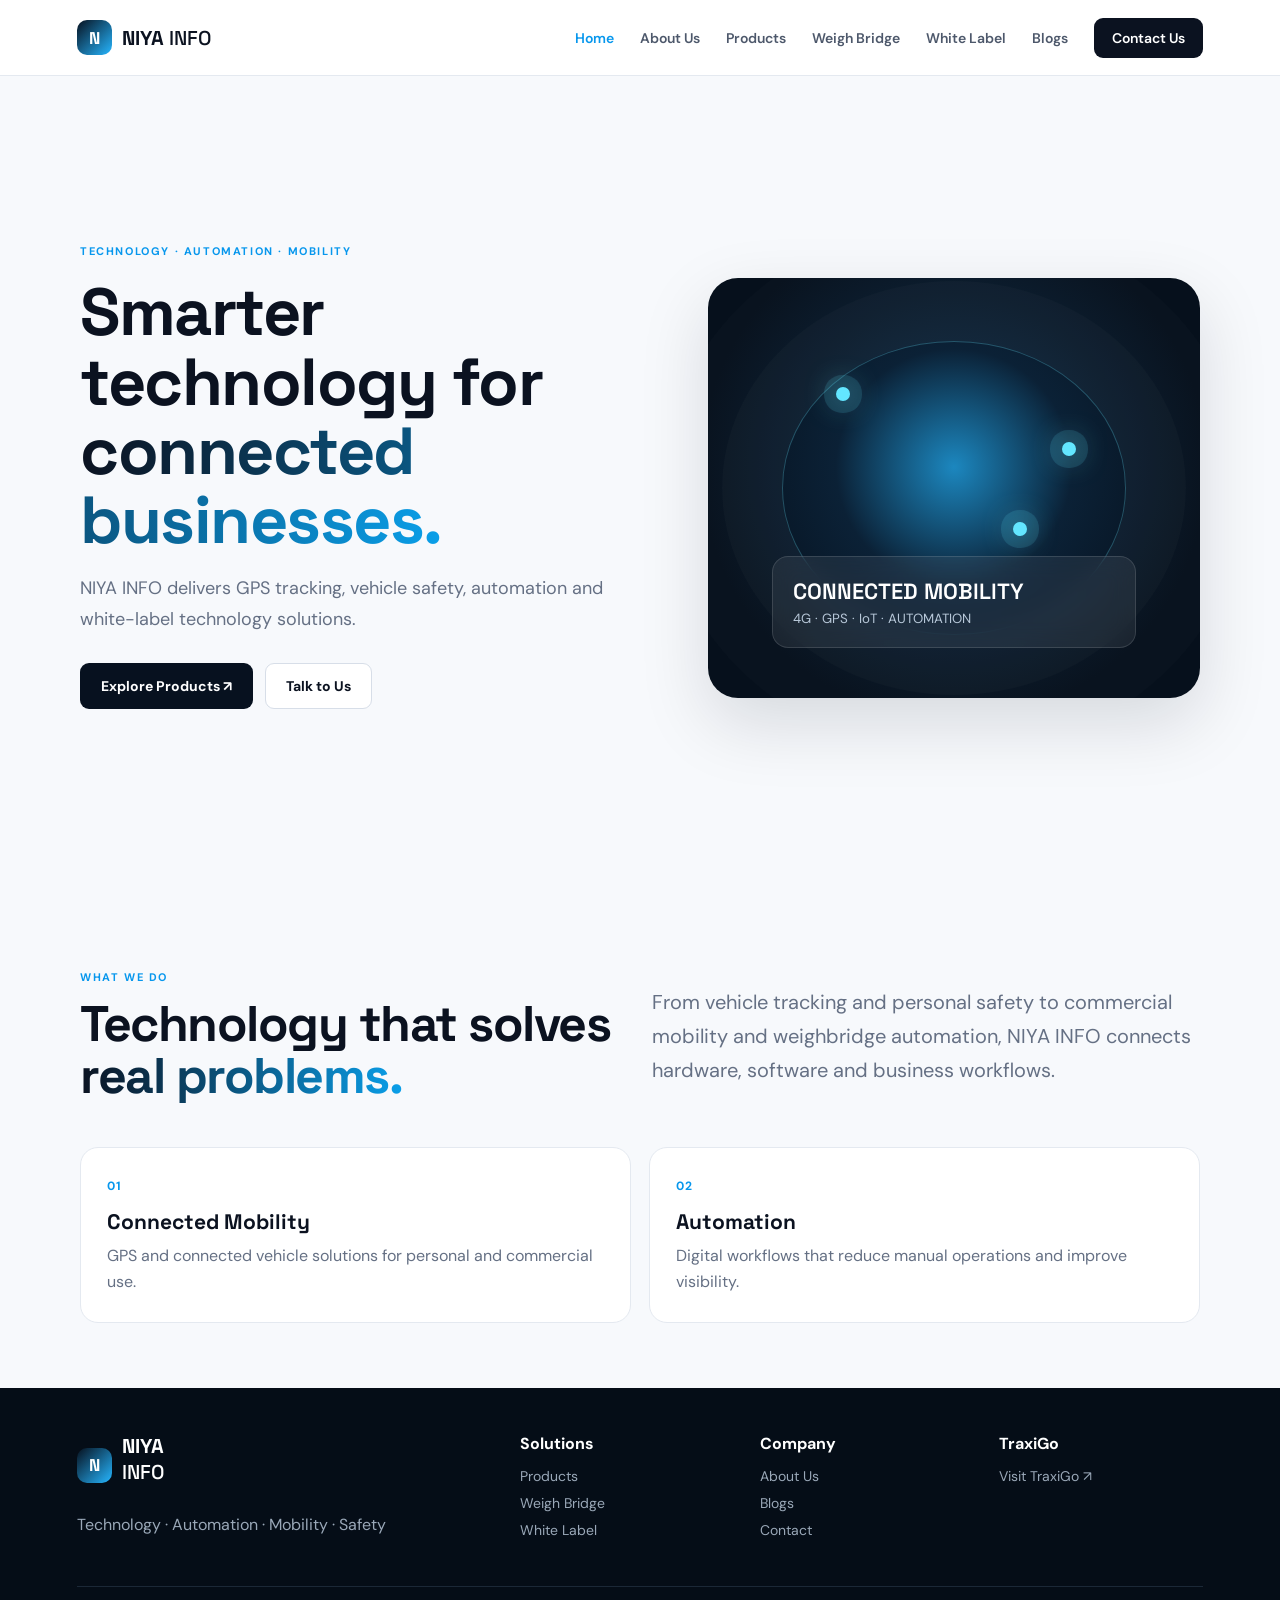
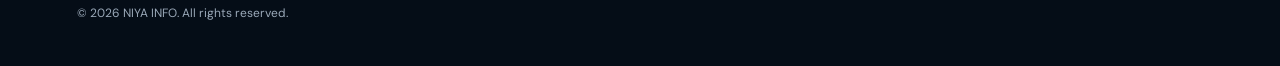
==== index.html @ 5a83f380 "Add files via upload" ====
<!doctype html><html lang="en"><head><meta charset="utf-8"><meta name="viewport" content="width=device-width,initial-scale=1"><meta name="description" content="NIYA INFO — Technology, automation, mobility and safety solutions."><title>NIYA INFO | Technology • Automation • Mobility</title><link rel="stylesheet" href="styles.css"></head><body>
<header class="nav"><a class="brand" href="index.html"><span class="brandmark">N</span><span>NIYA <b>INFO</b></span></a><button class="menu">☰</button><nav><a class="active" href="index.html">Home</a><a href="about.html">About Us</a><a href="products.html">Products</a><a href="weighbridge.html">Weigh Bridge</a><a href="whitelabel.html">White Label</a><a href="blogs.html">Blogs</a><a class="navcta" href="contact.html">Contact Us</a></nav></header>
<main><section class="hero container"><div><span class="eyebrow">TECHNOLOGY · AUTOMATION · MOBILITY</span><h1>Smarter technology for <em>connected businesses.</em></h1><p>NIYA INFO delivers GPS tracking, vehicle safety, automation and white-label technology solutions.</p><div class="actions"><a class="btn primary" href="products.html">Explore Products ↗</a><a class="btn ghost" href="contact.html">Talk to Us</a></div></div><div class="hero-art"><i class="signal s1"></i><i class="signal s2"></i><i class="signal s3"></i><div class="vehicle-card"><b>CONNECTED MOBILITY</b><small>4G · GPS · IoT · AUTOMATION</small></div></div></section><section class="section container"><div class="grid2"><div><span class="eyebrow">WHAT WE DO</span><h2>Technology that solves <em>real problems.</em></h2></div><p class="lead">From vehicle tracking and personal safety to commercial mobility and weighbridge automation, NIYA INFO connects hardware, software and business workflows.</p></div><div class="cards" style="margin-top:30px"><div class="card"><span class="num">01</span><h3>Connected Mobility</h3><p>GPS and connected vehicle solutions for personal and commercial use.</p></div><div class="card"><span class="num">02</span><h3>Automation</h3><p>Digital workflows that reduce manual operations and improve visibility.</p></div></div></section></main><footer><div><div class="brand"><span class="brandmark">N</span><span>NIYA <b>INFO</b></span></div><p>Technology · Automation · Mobility · Safety</p></div><div><b>Solutions</b><a href="products.html">Products</a><a href="weighbridge.html">Weigh Bridge</a><a href="whitelabel.html">White Label</a></div><div><b>Company</b><a href="about.html">About Us</a><a href="blogs.html">Blogs</a><a href="contact.html">Contact</a></div><div><b>TraxiGo</b><a href="https://traxigo.in/" target="_blank">Visit TraxiGo ↗</a></div><div class="copyright">© 2026 NIYA INFO. All rights reserved.</div></footer><script src="script.js"></script></body></html>
---- styles.css ----
@import url('https://fonts.googleapis.com/css2?family=DM+Sans:wght@400;500;600;700&family=Space+Grotesk:wght@500;600;700&display=swap');
:root{--bg:#f7f9fc;--ink:#0b1220;--muted:#657084;--line:#e4e9f0;--dark:#07111f;--blue:#27a9ff;--cyan:#63e6ff;--card:#fff}*{box-sizing:border-box}html{scroll-behavior:smooth}body{margin:0;font-family:'DM Sans',sans-serif;color:var(--ink);background:var(--bg)}a{text-decoration:none;color:inherit}.nav{height:76px;padding:0 6%;display:flex;align-items:center;justify-content:space-between;background:rgba(255,255,255,.94);backdrop-filter:blur(16px);border-bottom:1px solid var(--line);position:sticky;top:0;z-index:20}.brand{display:flex;align-items:center;gap:10px;font:700 20px 'Space Grotesk'}.brand b{font-weight:500}.brandmark{width:35px;height:35px;border-radius:10px;background:linear-gradient(135deg,#07111f,#26b6ff);color:white;display:grid;place-items:center;font:700 17px 'Space Grotesk'}nav{display:flex;align-items:center;gap:26px;font-size:14px;font-weight:600;color:#4d586b}nav a:hover,nav a.active{color:#0797ed}.navcta{padding:11px 18px;background:var(--ink);color:#fff!important;border-radius:9px}.menu{display:none;border:0;background:none;font-size:25px}.container{width:min(1120px,88%);margin:auto}.hero{min-height:calc(100vh - 76px);display:grid;grid-template-columns:1.08fr .92fr;gap:50px;align-items:center;padding:70px 0}.eyebrow{display:inline-block;color:#0797ed;font-size:11px;font-weight:700;letter-spacing:1.6px}.hero h1,.pagehero h1,h2{font-family:'Space Grotesk';line-height:1.04;letter-spacing:-1.5px}.hero h1{font-size:clamp(43px,5.2vw,72px);margin:18px 0}.hero h1 em,h2 em{font-style:normal;background:linear-gradient(90deg,#0b1220,#0a9fe9);-webkit-background-clip:text;color:transparent}.hero p,.pagehero p{color:var(--muted);font-size:18px;line-height:1.7;max-width:650px}.actions{display:flex;gap:12px;margin:28px 0}.btn{display:inline-flex;align-items:center;gap:9px;padding:13px 20px;border-radius:9px;font-weight:700;font-size:14px;border:1px solid transparent}.primary{background:#07111f;color:white}.ghost{border-color:#d7dee8;background:#fff}.hero-art{background:radial-gradient(circle at 50% 45%,#1c87bf 0,#0b2136 35%,#06101c 75%);min-height:420px;border-radius:30px;position:relative;overflow:hidden;box-shadow:0 25px 70px #07111f22}.hero-art:before{content:'';position:absolute;inset:15%;border:1px solid #6ee8ff44;border-radius:50%;box-shadow:0 0 0 60px #ffffff05,0 0 0 120px #ffffff03}.signal{position:absolute;width:14px;height:14px;background:var(--cyan);border-radius:50%;box-shadow:0 0 0 12px #63e6ff22,0 0 30px #63e6ff}.s1{top:26%;left:26%}.s2{top:58%;left:62%}.s3{top:39%;left:72%}.vehicle-card{position:absolute;left:13%;right:13%;bottom:12%;padding:20px;background:#ffffff12;border:1px solid #ffffff20;border-radius:16px;color:white;backdrop-filter:blur(12px)}.vehicle-card b{font:600 22px 'Space Grotesk'}.vehicle-card small{display:block;color:#b8c8d9;margin-top:5px}.pagehero{padding:85px 0 55px;background:linear-gradient(135deg,#f7f9fc,#eaf5fb);border-bottom:1px solid var(--line)}.pagehero h1{font-size:clamp(42px,5vw,65px);margin:14px 0}.section{padding:65px 0}.section h2{font-size:clamp(32px,4vw,50px);margin:12px 0 15px}.lead{font-size:20px;line-height:1.7;color:var(--muted)}.grid2{display:grid;grid-template-columns:1fr 1fr;gap:24px}.cards{display:grid;grid-template-columns:repeat(2,1fr);gap:18px}.card{background:var(--card);border:1px solid var(--line);border-radius:18px;padding:26px}.card h3{font:700 21px 'Space Grotesk';margin:13px 0 8px}.card p{color:var(--muted);line-height:1.65;margin:0}.num{color:#0797ed;font-size:12px;font-weight:700;letter-spacing:1px}.product-card{display:grid;grid-template-columns:170px 1fr;gap:25px;align-items:center}.product-art{height:180px;border-radius:15px;background:linear-gradient(145deg,#07111f,#16435c);display:grid;place-items:center;color:white;position:relative;overflow:hidden}.product-art strong{font:700 28px 'Space Grotesk'}.product-art span{position:absolute;top:14px;left:14px;color:#63e6ff;font-size:11px;font-weight:700}.product-card ul{padding-left:18px;color:var(--muted);line-height:1.9}.darksection{background:var(--dark);color:white}.darksection .card{background:#0d1a2a;border-color:#1b2c40}.darksection .card p,.darksection .lead{color:#9caabd}.steps{display:grid;grid-template-columns:repeat(4,1fr);gap:14px}.step{padding:24px;border:1px solid #dfe6ee;border-radius:16px;background:#fff}.step b{color:#0797ed;font-size:13px}.step h3{font-family:'Space Grotesk';margin:12px 0 5px}.step p{color:var(--muted);line-height:1.55;margin:0}.bloggrid{display:grid;grid-template-columns:repeat(3,1fr);gap:18px}.blogcard{padding:26px;border:1px solid var(--line);border-radius:18px;background:white}.blogcard .tag{color:#0797ed;font-size:10px;font-weight:700;letter-spacing:1px}.blogcard h3{font:700 21px 'Space Grotesk';line-height:1.25}.blogcard p{color:var(--muted);line-height:1.6}.contactgrid{display:grid;grid-template-columns:.85fr 1.15fr;gap:45px}.details{display:grid;gap:12px;margin-top:28px;color:#384456;font-weight:600}.form{background:#fff;border:1px solid var(--line);border-radius:18px;padding:26px;display:grid;gap:15px}.form label{font-size:13px;font-weight:700}.form input,.form select,.form textarea{width:100%;margin-top:7px;padding:12px;border:1px solid #dce3eb;border-radius:8px;font:inherit}.form textarea{min-height:110px;resize:vertical}.form .btn{cursor:pointer;justify-content:center}footer{background:#050d17;color:#9aa8b8;padding:45px 6%;display:grid;grid-template-columns:2fr 1fr 1fr 1fr;gap:35px}footer .brand{color:#fff;margin-bottom:10px}footer b{display:block;color:white;margin-bottom:13px}footer a{display:block;margin:9px 0;font-size:14px}.copyright{grid-column:1/-1;border-top:1px solid #1b2837;padding-top:18px;font-size:12px}.mobile-note{display:none}
@media(max-width:800px){.nav{padding:0 5%}.menu{display:block}nav{display:none;position:absolute;top:76px;left:0;right:0;background:white;padding:18px 6%;border-bottom:1px solid var(--line);flex-direction:column;align-items:flex-start}nav.open{display:flex}.hero{grid-template-columns:1fr;padding:50px 0}.hero-art{min-height:300px}.grid2,.contactgrid{grid-template-columns:1fr}.cards,.bloggrid{grid-template-columns:1fr}.product-card{grid-template-columns:1fr}.product-art{height:150px}.steps{grid-template-columns:1fr 1fr}footer{grid-template-columns:1fr 1fr}.copyright{grid-column:1/-1}}@media(max-width:480px){.steps{grid-template-columns:1fr}footer{grid-template-columns:1fr}.hero h1{font-size:43px}.pagehero{padding:60px 0 40px}}
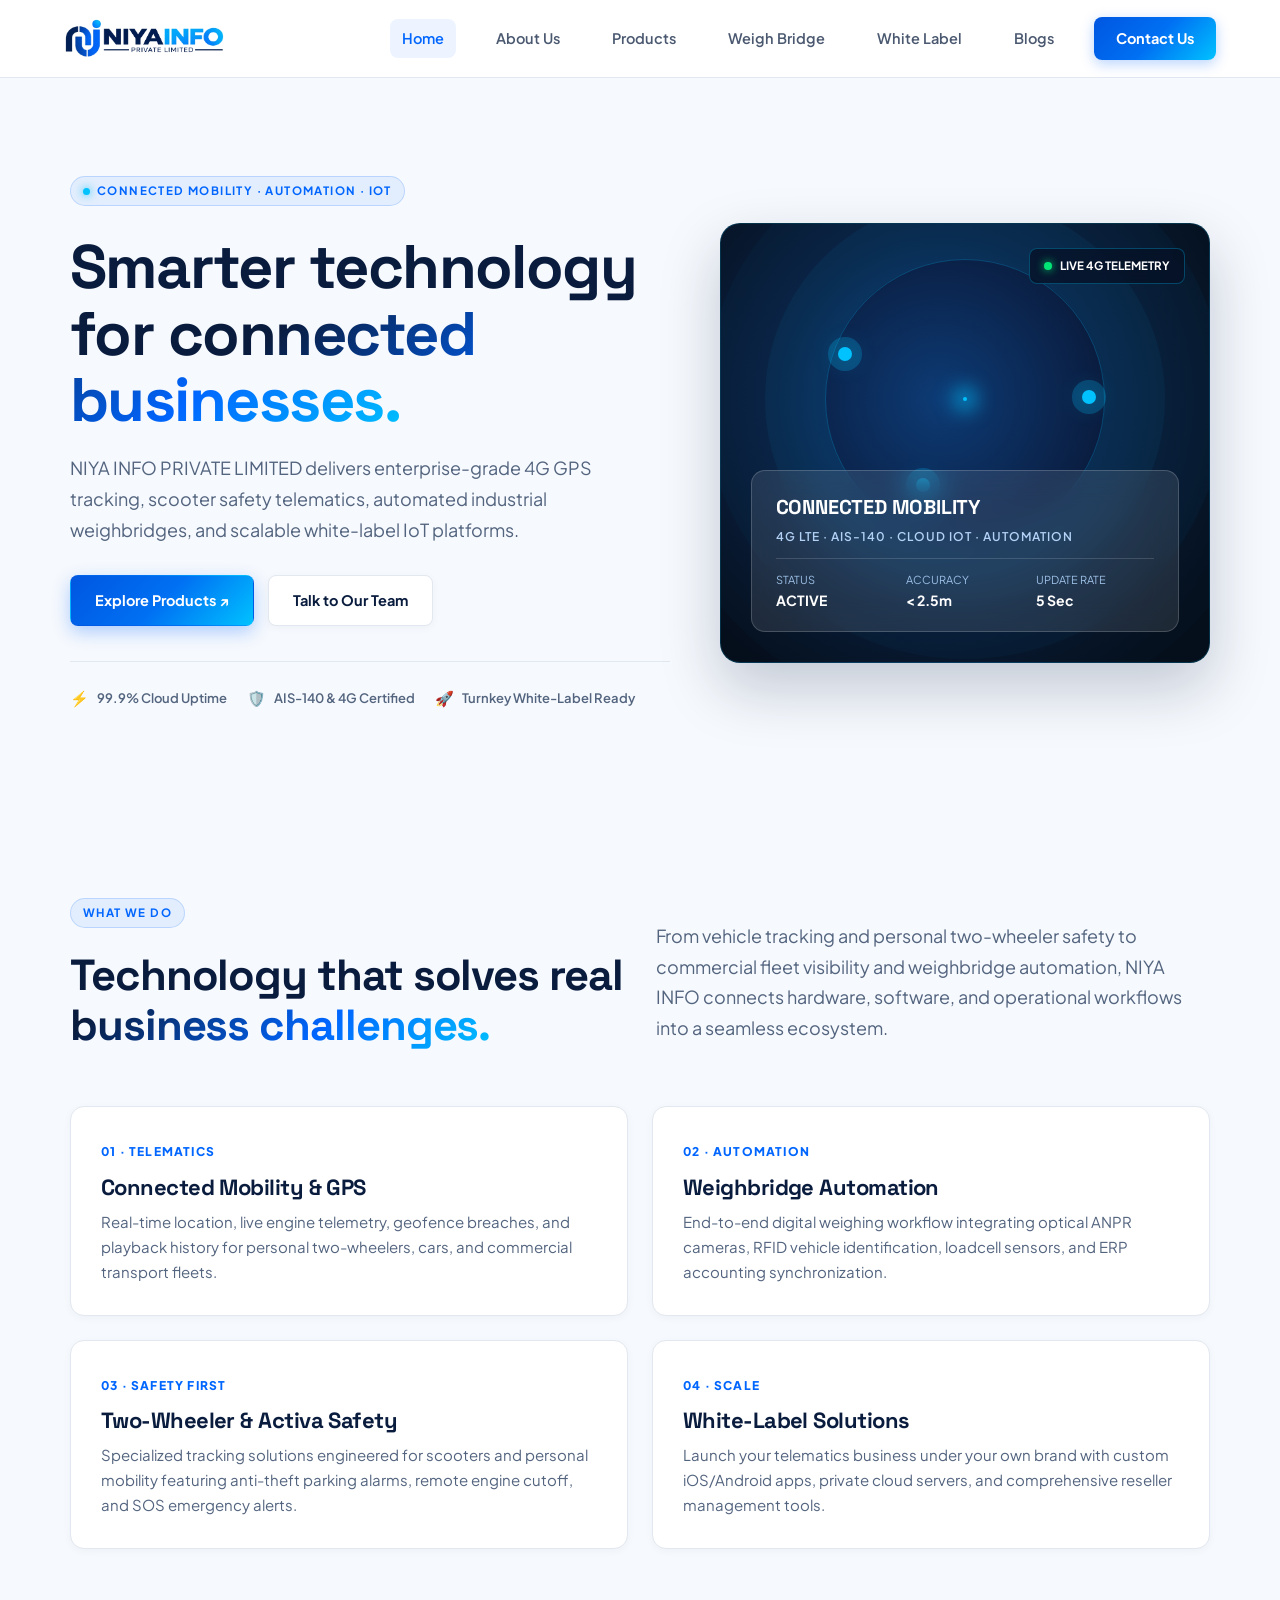
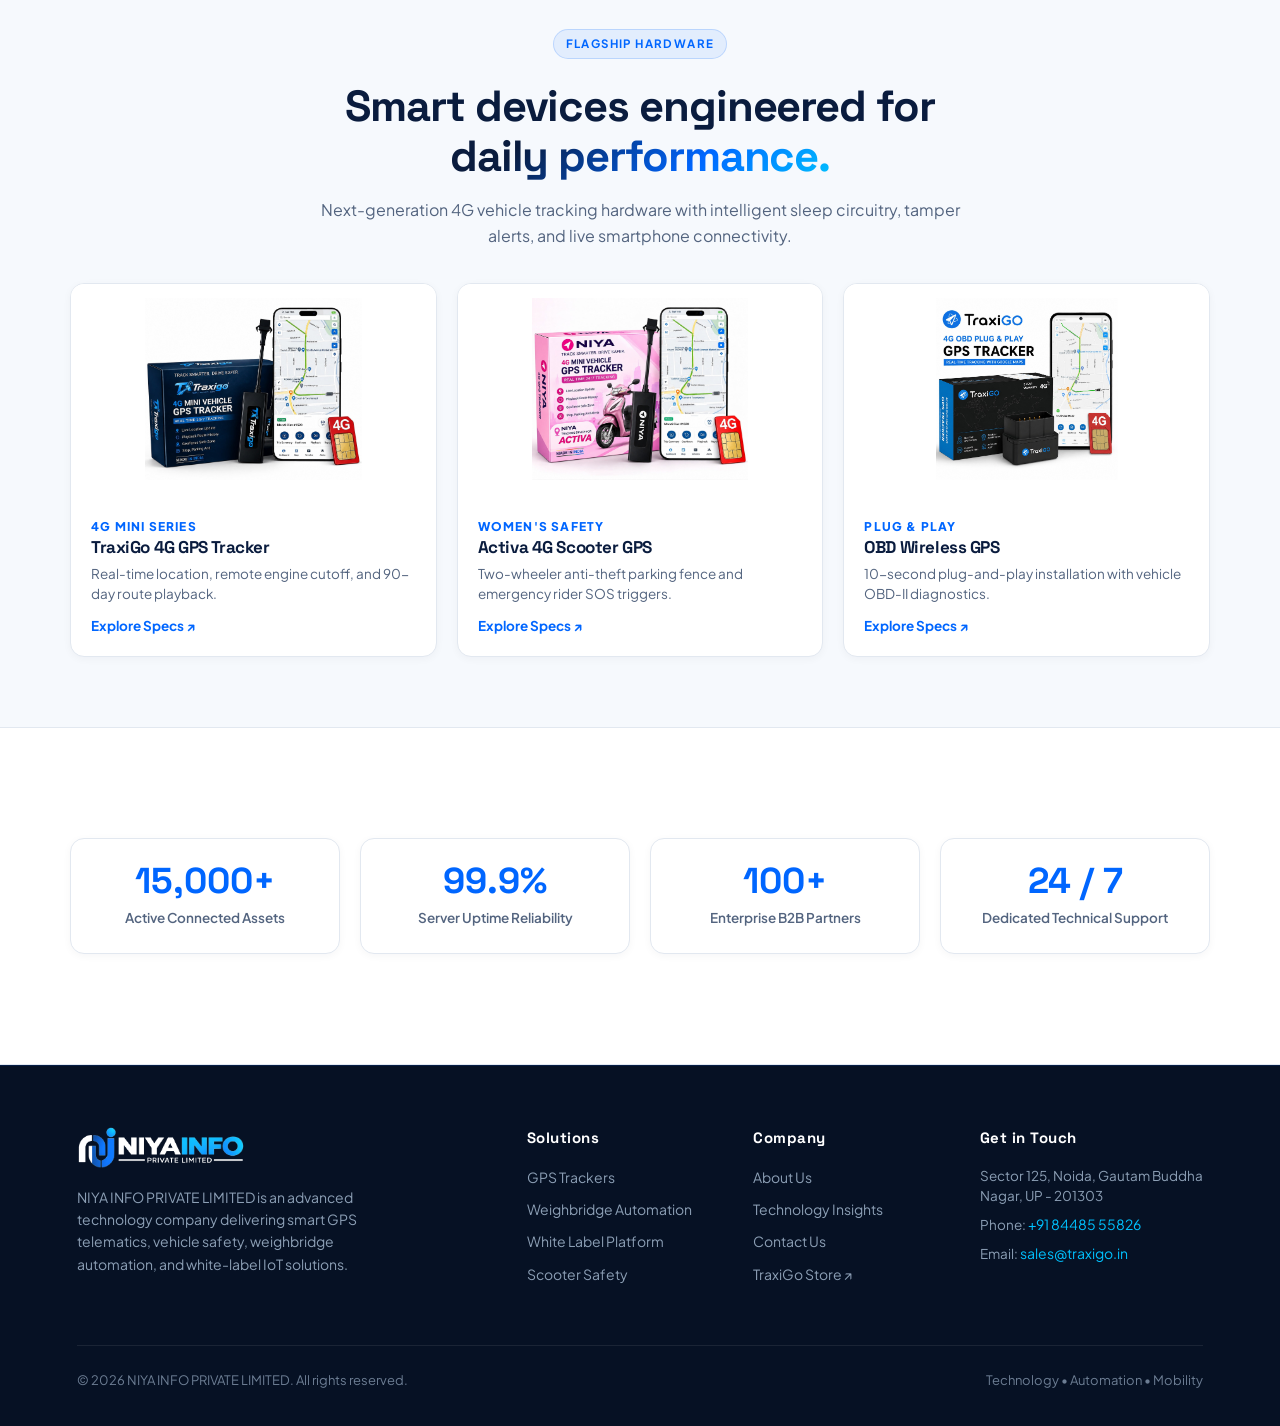
==== commit b35b668c: "Add files via upload" ====
--- a/index.html
+++ b/index.html
@@ -1,3 +1,226 @@
-<!doctype html><html lang="en"><head><meta charset="utf-8"><meta name="viewport" content="width=device-width,initial-scale=1"><meta name="description" content="NIYA INFO — Technology, automation, mobility and safety solutions."><title>NIYA INFO | Technology • Automation • Mobility</title><link rel="stylesheet" href="styles.css"></head><body>
-<header class="nav"><a class="brand" href="index.html"><span class="brandmark">N</span><span>NIYA <b>INFO</b></span></a><button class="menu">☰</button><nav><a class="active" href="index.html">Home</a><a href="about.html">About Us</a><a href="products.html">Products</a><a href="weighbridge.html">Weigh Bridge</a><a href="whitelabel.html">White Label</a><a href="blogs.html">Blogs</a><a class="navcta" href="contact.html">Contact Us</a></nav></header>
-<main><section class="hero container"><div><span class="eyebrow">TECHNOLOGY · AUTOMATION · MOBILITY</span><h1>Smarter technology for <em>connected businesses.</em></h1><p>NIYA INFO delivers GPS tracking, vehicle safety, automation and white-label technology solutions.</p><div class="actions"><a class="btn primary" href="products.html">Explore Products ↗</a><a class="btn ghost" href="contact.html">Talk to Us</a></div></div><div class="hero-art"><i class="signal s1"></i><i class="signal s2"></i><i class="signal s3"></i><div class="vehicle-card"><b>CONNECTED MOBILITY</b><small>4G · GPS · IoT · AUTOMATION</small></div></div></section><section class="section container"><div class="grid2"><div><span class="eyebrow">WHAT WE DO</span><h2>Technology that solves <em>real problems.</em></h2></div><p class="lead">From vehicle tracking and personal safety to commercial mobility and weighbridge automation, NIYA INFO connects hardware, software and business workflows.</p></div><div class="cards" style="margin-top:30px"><div class="card"><span class="num">01</span><h3>Connected Mobility</h3><p>GPS and connected vehicle solutions for personal and commercial use.</p></div><div class="card"><span class="num">02</span><h3>Automation</h3><p>Digital workflows that reduce manual operations and improve visibility.</p></div></div></section></main><footer><div><div class="brand"><span class="brandmark">N</span><span>NIYA <b>INFO</b></span></div><p>Technology · Automation · Mobility · Safety</p></div><div><b>Solutions</b><a href="products.html">Products</a><a href="weighbridge.html">Weigh Bridge</a><a href="whitelabel.html">White Label</a></div><div><b>Company</b><a href="about.html">About Us</a><a href="blogs.html">Blogs</a><a href="contact.html">Contact</a></div><div><b>TraxiGo</b><a href="https://traxigo.in/" target="_blank">Visit TraxiGo ↗</a></div><div class="copyright">© 2026 NIYA INFO. All rights reserved.</div></footer><script src="script.js"></script></body></html>
+<!doctype html>
+<html lang="en">
+<head>
+  <meta charset="utf-8">
+  <meta name="viewport" content="width=device-width, initial-scale=1">
+  <meta name="description" content="NIYA INFO PRIVATE LIMITED — Enterprise technology, GPS tracking, vehicle safety, weighbridge automation, and white-label IoT solutions.">
+  <meta name="theme-color" content="#0A1C3E">
+  
+  <meta property="og:type" content="website">
+  <meta property="og:title" content="NIYA INFO PRIVATE LIMITED | Connected Mobility & IoT Automation">
+  <meta property="og:description" content="Smarter technology for connected businesses. 4G GPS trackers, weighbridge automation, and turnkey white-label telematics.">
+  <meta property="og:image" content="assets/og-image.png">
+
+  <title>NIYA INFO PRIVATE LIMITED | Technology • Automation • Mobility</title>
+  
+  <link rel="icon" type="image/x-icon" href="assets/favicon.ico">
+  <link rel="icon" type="image/png" sizes="32x32" href="assets/favicon-32x32.png">
+  <link rel="icon" type="image/png" sizes="192x192" href="assets/favicon.png">
+  <link rel="apple-touch-icon" sizes="180x180" href="assets/apple-touch-icon.png">
+
+  <link rel="stylesheet" href="styles.css">
+</head>
+<body>
+
+  <!-- Main Navigation -->
+  <header class="nav">
+    <a class="brand" href="index.html" aria-label="NIYA INFO PRIVATE LIMITED">
+      <img src="assets/logo.png" alt="NIYA INFO PRIVATE LIMITED Logo" class="brand-logo" height="42">
+    </a>
+    <button class="menu" aria-label="Toggle navigation menu">☰</button>
+    <nav>
+      <a class="active" href="index.html">Home</a>
+      <a href="about.html">About Us</a>
+      <a href="products.html">Products</a>
+      <a href="weighbridge.html">Weigh Bridge</a>
+      <a href="whitelabel.html">White Label</a>
+      <a href="blogs.html">Blogs</a>
+      <a class="navcta" href="contact.html">Contact Us</a>
+    </nav>
+  </header>
+
+  <main>
+    <!-- Hero Section -->
+    <section class="hero container">
+      <div>
+        <span class="eyebrow"><span class="eyebrow-dot"></span> CONNECTED MOBILITY · AUTOMATION · IOT</span>
+        <h1>Smarter technology for <em>connected businesses.</em></h1>
+        <p>NIYA INFO PRIVATE LIMITED delivers enterprise-grade 4G GPS tracking, scooter safety telematics, automated industrial weighbridges, and scalable white-label IoT platforms.</p>
+        
+        <div class="actions">
+          <a class="btn primary" href="products.html">Explore Products ↗</a>
+          <a class="btn ghost" href="contact.html">Talk to Our Team</a>
+        </div>
+
+        <div class="trust-strip">
+          <div class="trust-item"><span class="icon">⚡</span> 99.9% Cloud Uptime</div>
+          <div class="trust-item"><span class="icon">🛡️</span> AIS-140 & 4G Certified</div>
+          <div class="trust-item"><span class="icon">🚀</span> Turnkey White-Label Ready</div>
+        </div>
+      </div>
+
+      <div class="hero-art">
+        <div class="telemetry-badge"><span class="live-dot"></span> LIVE 4G TELEMETRY</div>
+        <i class="signal s1"></i>
+        <i class="signal s2"></i>
+        <i class="signal s3"></i>
+        <div class="vehicle-card">
+          <b>CONNECTED MOBILITY</b>
+          <small>4G LTE · AIS-140 · CLOUD IOT · AUTOMATION</small>
+          <div class="vehicle-stats">
+            <div><span>STATUS</span><strong>ACTIVE</strong></div>
+            <div><span>ACCURACY</span><strong>&lt; 2.5m</strong></div>
+            <div><span>UPDATE RATE</span><strong>5 Sec</strong></div>
+          </div>
+        </div>
+      </div>
+    </section>
+
+    <!-- Capabilities Section -->
+    <section class="section container">
+      <div class="grid2">
+        <div>
+          <span class="eyebrow">WHAT WE DO</span>
+          <h2>Technology that solves <em>real business challenges.</em></h2>
+        </div>
+        <p class="lead">From vehicle tracking and personal two-wheeler safety to commercial fleet visibility and weighbridge automation, NIYA INFO connects hardware, software, and operational workflows into a seamless ecosystem.</p>
+      </div>
+
+      <div class="cards" style="margin-top: 40px;">
+        <div class="card">
+          <span class="num">01 · TELEMATICS</span>
+          <h3>Connected Mobility & GPS</h3>
+          <p>Real-time location, live engine telemetry, geofence breaches, and playback history for personal two-wheelers, cars, and commercial transport fleets.</p>
+        </div>
+
+        <div class="card">
+          <span class="num">02 · AUTOMATION</span>
+          <h3>Weighbridge Automation</h3>
+          <p>End-to-end digital weighing workflow integrating optical ANPR cameras, RFID vehicle identification, loadcell sensors, and ERP accounting synchronization.</p>
+        </div>
+
+        <div class="card">
+          <span class="num">03 · SAFETY FIRST</span>
+          <h3>Two-Wheeler & Activa Safety</h3>
+          <p>Specialized tracking solutions engineered for scooters and personal mobility featuring anti-theft parking alarms, remote engine cutoff, and SOS emergency alerts.</p>
+        </div>
+
+        <div class="card">
+          <span class="num">04 · SCALE</span>
+          <h3>White-Label Solutions</h3>
+          <p>Launch your telematics business under your own brand with custom iOS/Android apps, private cloud servers, and comprehensive reseller management tools.</p>
+        </div>
+      </div>
+    </section>
+
+    <!-- Featured Telematics Hardware -->
+    <section class="section container" style="padding-top: 10px;">
+      <div style="text-align: center; max-width: 650px; margin: 0 auto 35px;">
+        <span class="eyebrow">FLAGSHIP HARDWARE</span>
+        <h2>Smart devices engineered for <em>daily performance.</em></h2>
+        <p style="color: var(--text-muted); font-size: 16px;">Next-generation 4G vehicle tracking hardware with intelligent sleep circuitry, tamper alerts, and live smartphone connectivity.</p>
+      </div>
+
+      <div class="usecase-grid">
+        <div class="usecase-card">
+          <div class="usecase-img-wrap" style="height: 210px; background: #FFFFFF; display: flex; align-items: center; justify-content: center; padding: 14px;">
+            <img src="assets/products/product.jpg" alt="TraxiGo 4G GPS Tracker" style="object-fit: contain;">
+          </div>
+          <div class="usecase-content">
+            <span class="num">4G MINI SERIES</span>
+            <h4>TraxiGo 4G GPS Tracker</h4>
+            <p>Real-time location, remote engine cutoff, and 90-day route playback.</p>
+            <a href="products.html#4g-tracker" class="read-link" style="margin-top: 10px; display: inline-flex; align-items: center; gap: 5px; color: var(--brand-blue); font-weight: 700; font-size: 13.5px;">Explore Specs ↗</a>
+          </div>
+        </div>
+
+        <div class="usecase-card">
+          <div class="usecase-img-wrap" style="height: 210px; background: #FFFFFF; display: flex; align-items: center; justify-content: center; padding: 14px;">
+            <img src="assets/products/activa-traxigo-tracker.jpg" alt="Activa 4G GPS Tracker by NIYA" style="object-fit: contain;">
+          </div>
+          <div class="usecase-content">
+            <span class="num">WOMEN'S SAFETY</span>
+            <h4>Activa 4G Scooter GPS</h4>
+            <p>Two-wheeler anti-theft parking fence and emergency rider SOS triggers.</p>
+            <a href="products.html#activa" class="read-link" style="margin-top: 10px; display: inline-flex; align-items: center; gap: 5px; color: var(--brand-blue); font-weight: 700; font-size: 13.5px;">Explore Specs ↗</a>
+          </div>
+        </div>
+
+        <div class="usecase-card">
+          <div class="usecase-img-wrap" style="height: 210px; background: #FFFFFF; display: flex; align-items: center; justify-content: center; padding: 14px;">
+            <img src="assets/products/obd-wireless-gps.jpg" alt="OBD Wireless GPS Device" style="object-fit: contain;">
+          </div>
+          <div class="usecase-content">
+            <span class="num">PLUG & PLAY</span>
+            <h4>OBD Wireless GPS</h4>
+            <p>10-second plug-and-play installation with vehicle OBD-II diagnostics.</p>
+            <a href="products.html#obd" class="read-link" style="margin-top: 10px; display: inline-flex; align-items: center; gap: 5px; color: var(--brand-blue); font-weight: 700; font-size: 13.5px;">Explore Specs ↗</a>
+          </div>
+        </div>
+      </div>
+    </section>
+
+    <!-- Quick Stats -->
+    <section class="section" style="background: #ffffff; border-top: 1px solid var(--border-light); border-bottom: 1px solid var(--border-light);">
+      <div class="container">
+        <div class="stats-strip">
+          <div class="stat-box">
+            <strong>15,000+</strong>
+            <span>Active Connected Assets</span>
+          </div>
+          <div class="stat-box">
+            <strong>99.9%</strong>
+            <span>Server Uptime Reliability</span>
+          </div>
+          <div class="stat-box">
+            <strong>100+</strong>
+            <span>Enterprise B2B Partners</span>
+          </div>
+          <div class="stat-box">
+            <strong>24 / 7</strong>
+            <span>Dedicated Technical Support</span>
+          </div>
+        </div>
+      </div>
+    </section>
+  </main>
+
+  <!-- Global Footer -->
+  <footer>
+    <div class="footer-brand">
+      <img src="assets/logo-white.png" alt="NIYA INFO PRIVATE LIMITED Logo" class="footer-logo" height="42">
+      <p class="footer-tagline">NIYA INFO PRIVATE LIMITED is an advanced technology company delivering smart GPS telematics, vehicle safety, weighbridge automation, and white-label IoT solutions.</p>
+    </div>
+
+    <div>
+      <b>Solutions</b>
+      <a href="products.html">GPS Trackers</a>
+      <a href="weighbridge.html">Weighbridge Automation</a>
+      <a href="whitelabel.html">White Label Platform</a>
+      <a href="products.html#activa">Scooter Safety</a>
+    </div>
+
+    <div>
+      <b>Company</b>
+      <a href="about.html">About Us</a>
+      <a href="blogs.html">Technology Insights</a>
+      <a href="contact.html">Contact Us</a>
+      <a href="https://traxigo.in/" target="_blank" rel="noopener">TraxiGo Store ↗</a>
+    </div>
+
+    <div>
+      <b>Get in Touch</b>
+      <div class="footer-contact-item">Sector 125, Noida, Gautam Buddha Nagar, UP - 201303</div>
+      <div class="footer-contact-item">Phone: <a href="tel:+918448555826">+91 84485 55826</a></div>
+      <div class="footer-contact-item">Email: <a href="mailto:sales@traxigo.in">sales@traxigo.in</a></div>
+    </div>
+
+    <div class="copyright">
+      <div>© 2026 NIYA INFO PRIVATE LIMITED. All rights reserved.</div>
+      <div>Technology • Automation • Mobility</div>
+    </div>
+  </footer>
+
+  <script src="script.js"></script>
+</body>
+</html>
--- a/styles.css
+++ b/styles.css
@@ -1,3 +1,1144 @@
-@import url('https://fonts.googleapis.com/css2?family=DM+Sans:wght@400;500;600;700&family=Space+Grotesk:wght@500;600;700&display=swap');
-:root{--bg:#f7f9fc;--ink:#0b1220;--muted:#657084;--line:#e4e9f0;--dark:#07111f;--blue:#27a9ff;--cyan:#63e6ff;--card:#fff}*{box-sizing:border-box}html{scroll-behavior:smooth}body{margin:0;font-family:'DM Sans',sans-serif;color:var(--ink);background:var(--bg)}a{text-decoration:none;color:inherit}.nav{height:76px;padding:0 6%;display:flex;align-items:center;justify-content:space-between;background:rgba(255,255,255,.94);backdrop-filter:blur(16px);border-bottom:1px solid var(--line);position:sticky;top:0;z-index:20}.brand{display:flex;align-items:center;gap:10px;font:700 20px 'Space Grotesk'}.brand b{font-weight:500}.brandmark{width:35px;height:35px;border-radius:10px;background:linear-gradient(135deg,#07111f,#26b6ff);color:white;display:grid;place-items:center;font:700 17px 'Space Grotesk'}nav{display:flex;align-items:center;gap:26px;font-size:14px;font-weight:600;color:#4d586b}nav a:hover,nav a.active{color:#0797ed}.navcta{padding:11px 18px;background:var(--ink);color:#fff!important;border-radius:9px}.menu{display:none;border:0;background:none;font-size:25px}.container{width:min(1120px,88%);margin:auto}.hero{min-height:calc(100vh - 76px);display:grid;grid-template-columns:1.08fr .92fr;gap:50px;align-items:center;padding:70px 0}.eyebrow{display:inline-block;color:#0797ed;font-size:11px;font-weight:700;letter-spacing:1.6px}.hero h1,.pagehero h1,h2{font-family:'Space Grotesk';line-height:1.04;letter-spacing:-1.5px}.hero h1{font-size:clamp(43px,5.2vw,72px);margin:18px 0}.hero h1 em,h2 em{font-style:normal;background:linear-gradient(90deg,#0b1220,#0a9fe9);-webkit-background-clip:text;color:transparent}.hero p,.pagehero p{color:var(--muted);font-size:18px;line-height:1.7;max-width:650px}.actions{display:flex;gap:12px;margin:28px 0}.btn{display:inline-flex;align-items:center;gap:9px;padding:13px 20px;border-radius:9px;font-weight:700;font-size:14px;border:1px solid transparent}.primary{background:#07111f;color:white}.ghost{border-color:#d7dee8;background:#fff}.hero-art{background:radial-gradient(circle at 50% 45%,#1c87bf 0,#0b2136 35%,#06101c 75%);min-height:420px;border-radius:30px;position:relative;overflow:hidden;box-shadow:0 25px 70px #07111f22}.hero-art:before{content:'';position:absolute;inset:15%;border:1px solid #6ee8ff44;border-radius:50%;box-shadow:0 0 0 60px #ffffff05,0 0 0 120px #ffffff03}.signal{position:absolute;width:14px;height:14px;background:var(--cyan);border-radius:50%;box-shadow:0 0 0 12px #63e6ff22,0 0 30px #63e6ff}.s1{top:26%;left:26%}.s2{top:58%;left:62%}.s3{top:39%;left:72%}.vehicle-card{position:absolute;left:13%;right:13%;bottom:12%;padding:20px;background:#ffffff12;border:1px solid #ffffff20;border-radius:16px;color:white;backdrop-filter:blur(12px)}.vehicle-card b{font:600 22px 'Space Grotesk'}.vehicle-card small{display:block;color:#b8c8d9;margin-top:5px}.pagehero{padding:85px 0 55px;background:linear-gradient(135deg,#f7f9fc,#eaf5fb);border-bottom:1px solid var(--line)}.pagehero h1{font-size:clamp(42px,5vw,65px);margin:14px 0}.section{padding:65px 0}.section h2{font-size:clamp(32px,4vw,50px);margin:12px 0 15px}.lead{font-size:20px;line-height:1.7;color:var(--muted)}.grid2{display:grid;grid-template-columns:1fr 1fr;gap:24px}.cards{display:grid;grid-template-columns:repeat(2,1fr);gap:18px}.card{background:var(--card);border:1px solid var(--line);border-radius:18px;padding:26px}.card h3{font:700 21px 'Space Grotesk';margin:13px 0 8px}.card p{color:var(--muted);line-height:1.65;margin:0}.num{color:#0797ed;font-size:12px;font-weight:700;letter-spacing:1px}.product-card{display:grid;grid-template-columns:170px 1fr;gap:25px;align-items:center}.product-art{height:180px;border-radius:15px;background:linear-gradient(145deg,#07111f,#16435c);display:grid;place-items:center;color:white;position:relative;overflow:hidden}.product-art strong{font:700 28px 'Space Grotesk'}.product-art span{position:absolute;top:14px;left:14px;color:#63e6ff;font-size:11px;font-weight:700}.product-card ul{padding-left:18px;color:var(--muted);line-height:1.9}.darksection{background:var(--dark);color:white}.darksection .card{background:#0d1a2a;border-color:#1b2c40}.darksection .card p,.darksection .lead{color:#9caabd}.steps{display:grid;grid-template-columns:repeat(4,1fr);gap:14px}.step{padding:24px;border:1px solid #dfe6ee;border-radius:16px;background:#fff}.step b{color:#0797ed;font-size:13px}.step h3{font-family:'Space Grotesk';margin:12px 0 5px}.step p{color:var(--muted);line-height:1.55;margin:0}.bloggrid{display:grid;grid-template-columns:repeat(3,1fr);gap:18px}.blogcard{padding:26px;border:1px solid var(--line);border-radius:18px;background:white}.blogcard .tag{color:#0797ed;font-size:10px;font-weight:700;letter-spacing:1px}.blogcard h3{font:700 21px 'Space Grotesk';line-height:1.25}.blogcard p{color:var(--muted);line-height:1.6}.contactgrid{display:grid;grid-template-columns:.85fr 1.15fr;gap:45px}.details{display:grid;gap:12px;margin-top:28px;color:#384456;font-weight:600}.form{background:#fff;border:1px solid var(--line);border-radius:18px;padding:26px;display:grid;gap:15px}.form label{font-size:13px;font-weight:700}.form input,.form select,.form textarea{width:100%;margin-top:7px;padding:12px;border:1px solid #dce3eb;border-radius:8px;font:inherit}.form textarea{min-height:110px;resize:vertical}.form .btn{cursor:pointer;justify-content:center}footer{background:#050d17;color:#9aa8b8;padding:45px 6%;display:grid;grid-template-columns:2fr 1fr 1fr 1fr;gap:35px}footer .brand{color:#fff;margin-bottom:10px}footer b{display:block;color:white;margin-bottom:13px}footer a{display:block;margin:9px 0;font-size:14px}.copyright{grid-column:1/-1;border-top:1px solid #1b2837;padding-top:18px;font-size:12px}.mobile-note{display:none}
-@media(max-width:800px){.nav{padding:0 5%}.menu{display:block}nav{display:none;position:absolute;top:76px;left:0;right:0;background:white;padding:18px 6%;border-bottom:1px solid var(--line);flex-direction:column;align-items:flex-start}nav.open{display:flex}.hero{grid-template-columns:1fr;padding:50px 0}.hero-art{min-height:300px}.grid2,.contactgrid{grid-template-columns:1fr}.cards,.bloggrid{grid-template-columns:1fr}.product-card{grid-template-columns:1fr}.product-art{height:150px}.steps{grid-template-columns:1fr 1fr}footer{grid-template-columns:1fr 1fr}.copyright{grid-column:1/-1}}@media(max-width:480px){.steps{grid-template-columns:1fr}footer{grid-template-columns:1fr}.hero h1{font-size:43px}.pagehero{padding:60px 0 40px}}
+/* ==========================================================================
+   NIYA INFO PRIVATE LIMITED - Corporate Brand Stylesheet
+   Theme Color System derived directly from Official Brand Identity:
+   - Primary Deep Navy: #0A1C3E / #061124
+   - Electric Royal Blue: #0066FF
+   - Luminous Tech Cyan: #00C2FF / #00D8FF
+   - Neutral Ice / Canvas: #F6F9FD / #FFFFFF
+   ========================================================================== */
+
+@import url('https://fonts.googleapis.com/css2?family=Plus+Jakarta+Sans:wght@400;500;600;700;800&family=Space+Grotesk:wght@500;600;700&display=swap');
+
+:root {
+  /* Brand Core Colors */
+  --brand-navy: #0A1C3E;
+  --brand-navy-dark: #061124;
+  --brand-navy-surface: #0E224A;
+  --brand-blue: #0066FF;
+  --brand-blue-hover: #0052D4;
+  --brand-cyan: #00C2FF;
+  --brand-cyan-light: #E0F5FE;
+  
+  /* Gradients */
+  --gradient-primary: linear-gradient(135deg, #0056E0 0%, #0070F3 50%, #00C2FF 100%);
+  --gradient-hover: linear-gradient(135deg, #0044B8 0%, #005CE6 50%, #00B4EB 100%);
+  --gradient-dark: linear-gradient(145deg, #0A1C3E 0%, #061124 100%);
+  --gradient-hero-art: radial-gradient(circle at 45% 40%, #0D3B75 0%, #0A1C3E 45%, #050E1B 85%);
+  --gradient-text: linear-gradient(135deg, #0A1C3E 20%, #0066FF 65%, #00C2FF 100%);
+  --gradient-text-light: linear-gradient(135deg, #FFFFFF 20%, #66B2FF 70%, #00E5FF 100%);
+  
+  /* Surface & Borders */
+  --bg-page: #F6F9FD;
+  --bg-card: #FFFFFF;
+  --border-light: #E2E8F0;
+  --border-subtle: #EEF2F6;
+  --border-blue: rgba(0, 102, 255, 0.2);
+  
+  /* Typography */
+  --text-main: #0B192C;
+  --text-muted: #53647F;
+  --text-light: #8E9DB5;
+  --text-white: #FFFFFF;
+  
+  /* Shadows & Glows */
+  --shadow-sm: 0 2px 8px rgba(10, 28, 62, 0.04);
+  --shadow-md: 0 8px 24px rgba(10, 28, 62, 0.08);
+  --shadow-lg: 0 16px 40px rgba(10, 28, 62, 0.12);
+  --glow-blue: 0 10px 28px -4px rgba(0, 102, 255, 0.35);
+  --glow-cyan: 0 0 25px rgba(0, 194, 255, 0.45);
+  
+  /* Spacing & Radii */
+  --radius-sm: 8px;
+  --radius-md: 14px;
+  --radius-lg: 20px;
+  --radius-full: 9999px;
+  --nav-height: 78px;
+  --transition: all 0.25s cubic-bezier(0.16, 1, 0.3, 1);
+}
+
+/* Base Reset */
+*, *::before, *::after {
+  box-sizing: border-box;
+  margin: 0;
+  padding: 0;
+}
+
+html {
+  scroll-behavior: smooth;
+  font-size: 16px;
+}
+
+body {
+  font-family: 'Plus Jakarta Sans', sans-serif;
+  color: var(--text-main);
+  background: var(--bg-page);
+  line-height: 1.6;
+  -webkit-font-smoothing: antialiased;
+  -moz-osx-font-smoothing: grayscale;
+  overflow-x: hidden;
+}
+
+a {
+  text-decoration: none;
+  color: inherit;
+  transition: var(--transition);
+}
+
+img {
+  max-width: 100%;
+  display: block;
+}
+
+/* Header & Navigation */
+.nav {
+  height: var(--nav-height);
+  padding: 0 5%;
+  display: flex;
+  align-items: center;
+  justify-content: space-between;
+  background: rgba(255, 255, 255, 0.94);
+  backdrop-filter: blur(16px);
+  -webkit-backdrop-filter: blur(16px);
+  border-bottom: 1px solid var(--border-light);
+  position: sticky;
+  top: 0;
+  z-index: 1000;
+  transition: var(--transition);
+}
+
+.brand {
+  display: flex;
+  align-items: center;
+  gap: 12px;
+}
+
+.brand-logo {
+  height: 42px;
+  width: auto;
+  object-fit: contain;
+  transition: transform 0.25s ease;
+}
+
+.brand:hover .brand-logo {
+  transform: scale(1.02);
+}
+
+nav {
+  display: flex;
+  align-items: center;
+  gap: 28px;
+}
+
+nav a {
+  font-size: 14.5px;
+  font-weight: 600;
+  color: #4A5870;
+  padding: 8px 12px;
+  border-radius: var(--radius-sm);
+  position: relative;
+}
+
+nav a:hover {
+  color: var(--brand-blue);
+}
+
+nav a.active {
+  color: var(--brand-blue);
+  background: rgba(0, 102, 255, 0.07);
+}
+
+.navcta {
+  padding: 10px 22px !important;
+  background: var(--gradient-primary);
+  color: #ffffff !important;
+  border-radius: var(--radius-sm);
+  font-weight: 700;
+  box-shadow: 0 4px 14px rgba(0, 102, 255, 0.28);
+}
+
+.navcta:hover {
+  box-shadow: var(--glow-blue);
+  transform: translateY(-1px);
+}
+
+.menu {
+  display: none;
+  border: 1px solid var(--border-light);
+  background: #ffffff;
+  padding: 8px 12px;
+  border-radius: var(--radius-sm);
+  cursor: pointer;
+  font-size: 22px;
+  color: var(--brand-navy);
+  line-height: 1;
+}
+
+/* Container */
+.container {
+  width: min(1140px, 90%);
+  margin: 0 auto;
+}
+
+/* Typography & Badges */
+.eyebrow {
+  display: inline-flex;
+  align-items: center;
+  gap: 7px;
+  background: rgba(0, 102, 255, 0.08);
+  color: var(--brand-blue);
+  border: 1px solid rgba(0, 102, 255, 0.18);
+  font-size: 11.5px;
+  font-weight: 700;
+  letter-spacing: 1.4px;
+  text-transform: uppercase;
+  padding: 5px 12px;
+  border-radius: var(--radius-full);
+  margin-bottom: 12px;
+}
+
+.eyebrow-dot {
+  width: 7px;
+  height: 7px;
+  border-radius: 50%;
+  background: var(--brand-cyan);
+  box-shadow: 0 0 8px var(--brand-cyan);
+  animation: pulseDot 2s infinite ease-in-out;
+}
+
+@keyframes pulseDot {
+  0%, 100% { opacity: 1; transform: scale(1); }
+  50% { opacity: 0.4; transform: scale(0.85); }
+}
+
+h1, h2, h3, h4 {
+  font-family: 'Space Grotesk', sans-serif;
+  color: var(--brand-navy);
+  font-weight: 700;
+  letter-spacing: -0.025em;
+  line-height: 1.15;
+}
+
+h1 em, h2 em {
+  font-style: normal;
+  background: var(--gradient-text);
+  -webkit-background-clip: text;
+  -webkit-text-fill-color: transparent;
+}
+
+/* Buttons */
+.btn {
+  display: inline-flex;
+  align-items: center;
+  justify-content: center;
+  gap: 8px;
+  padding: 13px 24px;
+  border-radius: var(--radius-sm);
+  font-size: 14.5px;
+  font-weight: 700;
+  cursor: pointer;
+  transition: var(--transition);
+  border: 1px solid transparent;
+}
+
+.btn.primary {
+  background: var(--gradient-primary);
+  color: #ffffff;
+  box-shadow: 0 6px 18px rgba(0, 102, 255, 0.3);
+}
+
+.btn.primary:hover {
+  background: var(--gradient-hover);
+  box-shadow: var(--glow-blue);
+  transform: translateY(-2px);
+}
+
+.btn.ghost {
+  background: #ffffff;
+  color: var(--brand-navy);
+  border-color: var(--border-light);
+  box-shadow: var(--shadow-sm);
+}
+
+.btn.ghost:hover {
+  border-color: var(--brand-blue);
+  color: var(--brand-blue);
+  transform: translateY(-2px);
+  box-shadow: var(--shadow-md);
+}
+
+.actions {
+  display: flex;
+  flex-wrap: wrap;
+  gap: 14px;
+  margin: 30px 0 35px;
+}
+
+/* Hero Section */
+.hero {
+  min-height: calc(92vh - var(--nav-height));
+  display: grid;
+  grid-template-columns: 1.1fr 0.9fr;
+  gap: 50px;
+  align-items: center;
+  padding: 60px 0 80px;
+}
+
+.hero h1 {
+  font-size: clamp(38px, 4.8vw, 64px);
+  margin: 16px 0 20px;
+  line-height: 1.08;
+}
+
+.hero p {
+  font-size: 18px;
+  color: var(--text-muted);
+  line-height: 1.7;
+  max-width: 600px;
+}
+
+/* Trust Badges */
+.trust-strip {
+  display: flex;
+  flex-wrap: wrap;
+  gap: 20px;
+  border-top: 1px solid var(--border-light);
+  padding-top: 24px;
+  margin-top: 10px;
+}
+
+.trust-item {
+  display: flex;
+  align-items: center;
+  gap: 8px;
+  font-size: 13px;
+  font-weight: 600;
+  color: var(--text-muted);
+}
+
+.trust-item span.icon {
+  color: var(--brand-blue);
+  font-size: 15px;
+}
+
+/* Hero Visual Art (Radar & Connected IoT) */
+.hero-art {
+  background: var(--gradient-hero-art);
+  min-height: 440px;
+  border-radius: var(--radius-lg);
+  position: relative;
+  overflow: hidden;
+  box-shadow: 0 25px 60px rgba(10, 28, 62, 0.22);
+  border: 1px solid rgba(0, 194, 255, 0.2);
+  display: flex;
+  flex-direction: column;
+  justify-content: flex-end;
+  padding: 30px;
+}
+
+.hero-art::before {
+  content: '';
+  position: absolute;
+  top: 40%;
+  left: 50%;
+  transform: translate(-50%, -50%);
+  width: 280px;
+  height: 280px;
+  border: 1px solid rgba(0, 194, 255, 0.25);
+  border-radius: 50%;
+  box-shadow: 0 0 0 60px rgba(0, 194, 255, 0.05),
+              0 0 0 120px rgba(0, 194, 255, 0.03),
+              0 0 0 180px rgba(0, 194, 255, 0.015);
+}
+
+.hero-art::after {
+  content: '';
+  position: absolute;
+  top: 40%;
+  left: 50%;
+  transform: translate(-50%, -50%);
+  width: 4px;
+  height: 4px;
+  background: var(--brand-cyan);
+  border-radius: 50%;
+  box-shadow: 0 0 20px 8px rgba(0, 194, 255, 0.8);
+}
+
+/* Pulsing radar signals */
+.signal {
+  position: absolute;
+  width: 14px;
+  height: 14px;
+  background: var(--brand-cyan);
+  border-radius: 50%;
+  box-shadow: 0 0 0 10px rgba(0, 194, 255, 0.22), var(--glow-cyan);
+  animation: radarPing 3s infinite ease-in-out;
+}
+
+.s1 { top: 28%; left: 24%; animation-delay: 0s; }
+.s2 { top: 38%; left: 74%; animation-delay: 1s; }
+.s3 { top: 58%; left: 40%; animation-delay: 2s; }
+
+@keyframes radarPing {
+  0%, 100% { transform: scale(1); opacity: 1; }
+  50% { transform: scale(1.3); opacity: 0.6; }
+}
+
+.telemetry-badge {
+  position: absolute;
+  top: 24px;
+  right: 24px;
+  background: rgba(6, 17, 36, 0.75);
+  backdrop-filter: blur(10px);
+  border: 1px solid rgba(0, 194, 255, 0.3);
+  padding: 8px 14px;
+  border-radius: var(--radius-sm);
+  color: #ffffff;
+  font-size: 11.5px;
+  font-weight: 700;
+  display: flex;
+  align-items: center;
+  gap: 8px;
+}
+
+.telemetry-badge .live-dot {
+  width: 8px;
+  height: 8px;
+  background: #00E676;
+  border-radius: 50%;
+  box-shadow: 0 0 8px #00E676;
+}
+
+.vehicle-card {
+  position: relative;
+  z-index: 2;
+  background: rgba(255, 255, 255, 0.1);
+  border: 1px solid rgba(255, 255, 255, 0.18);
+  border-radius: var(--radius-md);
+  padding: 20px 24px;
+  color: white;
+  backdrop-filter: blur(16px);
+  -webkit-backdrop-filter: blur(16px);
+}
+
+.vehicle-card b {
+  font-family: 'Space Grotesk', sans-serif;
+  font-size: 20px;
+  display: block;
+  letter-spacing: -0.01em;
+}
+
+.vehicle-card small {
+  display: block;
+  color: #B2D1F5;
+  font-size: 12px;
+  font-weight: 600;
+  letter-spacing: 1px;
+  margin: 4px 0 12px;
+}
+
+.vehicle-stats {
+  display: grid;
+  grid-template-columns: repeat(3, 1fr);
+  gap: 12px;
+  padding-top: 12px;
+  border-top: 1px solid rgba(255, 255, 255, 0.15);
+  font-size: 11px;
+}
+
+.vehicle-stats div strong {
+  display: block;
+  font-size: 14px;
+  color: #FFFFFF;
+}
+
+.vehicle-stats div span {
+  color: #9EC0E6;
+}
+
+/* Page Hero for Inner Pages */
+.pagehero {
+  padding: 70px 0 50px;
+  background: linear-gradient(180deg, #F0F6FF 0%, var(--bg-page) 100%);
+  border-bottom: 1px solid var(--border-light);
+}
+
+.pagehero h1 {
+  font-size: clamp(34px, 4.2vw, 54px);
+  margin: 14px 0 16px;
+}
+
+.pagehero p {
+  color: var(--text-muted);
+  font-size: 18px;
+  max-width: 650px;
+  line-height: 1.7;
+}
+
+/* Sections */
+.section {
+  padding: 70px 0;
+}
+
+.section h2 {
+  font-size: clamp(28px, 3.4vw, 44px);
+  margin: 10px 0 16px;
+}
+
+.lead {
+  font-size: 18px;
+  line-height: 1.7;
+  color: var(--text-muted);
+}
+
+.grid2 {
+  display: grid;
+  grid-template-columns: 1fr 1fr;
+  gap: 32px;
+  align-items: center;
+}
+
+/* Cards */
+.cards {
+  display: grid;
+  grid-template-columns: repeat(2, 1fr);
+  gap: 24px;
+}
+
+.card {
+  background: var(--bg-card);
+  border: 1px solid var(--border-light);
+  border-radius: var(--radius-md);
+  padding: 30px;
+  box-shadow: var(--shadow-sm);
+  transition: var(--transition);
+  position: relative;
+  overflow: hidden;
+}
+
+.card:hover {
+  transform: translateY(-4px);
+  box-shadow: var(--shadow-md);
+  border-color: rgba(0, 102, 255, 0.3);
+}
+
+.card::before {
+  content: '';
+  position: absolute;
+  top: 0;
+  left: 0;
+  right: 0;
+  height: 3px;
+  background: var(--gradient-primary);
+  opacity: 0;
+  transition: var(--transition);
+}
+
+.card:hover::before {
+  opacity: 1;
+}
+
+.num {
+  display: inline-block;
+  color: var(--brand-blue);
+  font-size: 12px;
+  font-weight: 800;
+  letter-spacing: 1.2px;
+  text-transform: uppercase;
+}
+
+.card h3 {
+  font-size: 22px;
+  margin: 12px 0 10px;
+}
+
+.card p {
+  color: var(--text-muted);
+  font-size: 15px;
+  line-height: 1.65;
+}
+
+/* Product Cards */
+.product-card {
+  display: grid;
+  grid-template-columns: 210px 1fr;
+  gap: 28px;
+  align-items: center;
+  padding: 26px;
+  background: var(--bg-card);
+  border: 1px solid var(--border-light);
+  border-radius: var(--radius-md);
+  box-shadow: var(--shadow-sm);
+  transition: var(--transition);
+}
+
+.product-card:hover {
+  transform: translateY(-4px);
+  box-shadow: var(--shadow-md);
+  border-color: rgba(0, 102, 255, 0.35);
+}
+
+.product-media {
+  position: relative;
+  width: 100%;
+  height: 210px;
+  border-radius: var(--radius-md);
+  background: #FFFFFF;
+  border: 1px solid var(--border-light);
+  display: flex;
+  align-items: center;
+  justify-content: center;
+  overflow: hidden;
+  box-shadow: 0 4px 14px rgba(10, 28, 62, 0.05);
+  padding: 10px;
+}
+
+.product-media img {
+  width: 100%;
+  height: 100%;
+  object-fit: contain;
+  transition: transform 0.35s cubic-bezier(0.16, 1, 0.3, 1);
+  display: block;
+}
+
+.product-card:hover .product-media img {
+  transform: scale(1.06);
+}
+
+.product-badge-pill {
+  position: absolute;
+  top: 10px;
+  left: 10px;
+  background: rgba(10, 28, 62, 0.88);
+  backdrop-filter: blur(8px);
+  -webkit-backdrop-filter: blur(8px);
+  color: #FFFFFF;
+  font-size: 10.5px;
+  font-weight: 700;
+  letter-spacing: 0.8px;
+  padding: 4px 10px;
+  border-radius: var(--radius-full);
+  border: 1px solid rgba(0, 194, 255, 0.35);
+  z-index: 2;
+  display: flex;
+  align-items: center;
+  gap: 5px;
+  text-transform: uppercase;
+  pointer-events: none;
+}
+
+.product-badge-pill .dot {
+  width: 6px;
+  height: 6px;
+  border-radius: 50%;
+  background: var(--brand-cyan);
+  box-shadow: 0 0 6px var(--brand-cyan);
+}
+
+.product-card ul {
+  list-style: none;
+  padding: 0;
+  margin: 14px 0 0;
+  display: grid;
+  gap: 8px;
+}
+
+.product-card ul li {
+  display: flex;
+  align-items: center;
+  gap: 8px;
+  font-size: 14px;
+  color: var(--text-muted);
+}
+
+.product-card ul li::before {
+  content: '✓';
+  color: var(--brand-blue);
+  font-weight: 800;
+  font-size: 13px;
+}
+
+/* Use cases gallery on product page */
+.usecase-grid {
+  display: grid;
+  grid-template-columns: repeat(3, 1fr);
+  gap: 20px;
+  margin-top: 35px;
+}
+
+.usecase-card {
+  background: #FFFFFF;
+  border: 1px solid var(--border-light);
+  border-radius: var(--radius-md);
+  overflow: hidden;
+  box-shadow: var(--shadow-sm);
+  transition: var(--transition);
+}
+
+.usecase-card:hover {
+  transform: translateY(-4px);
+  box-shadow: var(--shadow-md);
+  border-color: var(--brand-blue);
+}
+
+.usecase-img-wrap {
+  width: 100%;
+  height: 180px;
+  overflow: hidden;
+  background: #F0F4F8;
+}
+
+.usecase-img-wrap img {
+  width: 100%;
+  height: 100%;
+  object-fit: cover;
+  transition: transform 0.4s ease;
+}
+
+.usecase-card:hover .usecase-img-wrap img {
+  transform: scale(1.06);
+}
+
+.usecase-content {
+  padding: 18px 20px;
+}
+
+.usecase-content h4 {
+  font-size: 17px;
+  margin-bottom: 6px;
+}
+
+.usecase-content p {
+  color: var(--text-muted);
+  font-size: 13.5px;
+  line-height: 1.55;
+  margin: 0;
+}
+
+/* Steps (Weighbridge & White Label) */
+.steps {
+  display: grid;
+  grid-template-columns: repeat(4, 1fr);
+  gap: 18px;
+}
+
+.step {
+  padding: 28px 22px;
+  border: 1px solid var(--border-light);
+  border-radius: var(--radius-md);
+  background: var(--bg-card);
+  transition: var(--transition);
+  position: relative;
+}
+
+.step:hover {
+  transform: translateY(-3px);
+  border-color: var(--brand-blue);
+  box-shadow: var(--shadow-md);
+}
+
+.step b {
+  display: inline-block;
+  color: var(--brand-blue);
+  font-size: 14px;
+  font-weight: 800;
+  background: rgba(0, 102, 255, 0.08);
+  padding: 4px 10px;
+  border-radius: var(--radius-full);
+}
+
+.step h3 {
+  font-size: 19px;
+  margin: 14px 0 8px;
+}
+
+.step p {
+  color: var(--text-muted);
+  font-size: 14px;
+  line-height: 1.6;
+}
+
+/* Blog Grid */
+.bloggrid {
+  display: grid;
+  grid-template-columns: repeat(3, 1fr);
+  gap: 24px;
+}
+
+.blogcard {
+  padding: 28px;
+  border: 1px solid var(--border-light);
+  border-radius: var(--radius-md);
+  background: var(--bg-card);
+  box-shadow: var(--shadow-sm);
+  display: flex;
+  flex-direction: column;
+  transition: var(--transition);
+}
+
+.blogcard:hover {
+  transform: translateY(-4px);
+  box-shadow: var(--shadow-md);
+  border-color: rgba(0, 102, 255, 0.3);
+}
+
+.blogcard .tag {
+  color: var(--brand-blue);
+  font-size: 11px;
+  font-weight: 800;
+  letter-spacing: 1.2px;
+  text-transform: uppercase;
+}
+
+.blogcard h3 {
+  font-size: 20px;
+  line-height: 1.35;
+  margin: 12px 0 10px;
+}
+
+.blogcard p {
+  color: var(--text-muted);
+  font-size: 14.5px;
+  line-height: 1.6;
+  margin-bottom: 20px;
+  flex-grow: 1;
+}
+
+.blogcard .read-link {
+  font-size: 13.5px;
+  font-weight: 700;
+  color: var(--brand-blue);
+  display: inline-flex;
+  align-items: center;
+  gap: 6px;
+}
+
+.blogcard .read-link:hover {
+  color: var(--brand-blue-hover);
+  transform: translateX(3px);
+}
+
+/* Contact Grid */
+.contactgrid {
+  display: grid;
+  grid-template-columns: 0.95fr 1.05fr;
+  gap: 50px;
+  align-items: start;
+}
+
+.contact-card-box {
+  background: #FFFFFF;
+  border: 1px solid var(--border-light);
+  border-radius: var(--radius-md);
+  padding: 32px;
+  box-shadow: var(--shadow-sm);
+}
+
+.details {
+  display: grid;
+  gap: 18px;
+  margin-top: 26px;
+}
+
+.detail-item {
+  display: flex;
+  align-items: flex-start;
+  gap: 14px;
+}
+
+.detail-icon {
+  width: 40px;
+  height: 40px;
+  border-radius: var(--radius-sm);
+  background: rgba(0, 102, 255, 0.08);
+  color: var(--brand-blue);
+  display: grid;
+  place-items: center;
+  font-size: 18px;
+  flex-shrink: 0;
+}
+
+.detail-content strong {
+  display: block;
+  font-size: 13px;
+  color: var(--text-muted);
+  text-transform: uppercase;
+  letter-spacing: 0.5px;
+}
+
+.detail-content a, .detail-content span {
+  font-size: 15px;
+  font-weight: 600;
+  color: var(--brand-navy);
+}
+
+.detail-content a:hover {
+  color: var(--brand-blue);
+}
+
+.form {
+  background: #ffffff;
+  border: 1px solid var(--border-light);
+  border-radius: var(--radius-md);
+  padding: 34px;
+  box-shadow: var(--shadow-md);
+  display: grid;
+  gap: 18px;
+}
+
+.form-title {
+  font-size: 22px;
+  margin-bottom: 4px;
+}
+
+.form-subtitle {
+  color: var(--text-muted);
+  font-size: 14px;
+  margin-bottom: 10px;
+}
+
+.form label {
+  font-size: 13px;
+  font-weight: 700;
+  color: var(--brand-navy);
+  display: grid;
+  gap: 6px;
+}
+
+.form input, .form select, .form textarea {
+  width: 100%;
+  padding: 12px 14px;
+  border: 1px solid var(--border-light);
+  border-radius: var(--radius-sm);
+  font-family: inherit;
+  font-size: 14.5px;
+  color: var(--text-main);
+  background: #F9FBFE;
+  transition: var(--transition);
+}
+
+.form input:focus, .form select:focus, .form textarea:focus {
+  outline: none;
+  border-color: var(--brand-blue);
+  background: #ffffff;
+  box-shadow: 0 0 0 3px rgba(0, 102, 255, 0.12);
+}
+
+.form textarea {
+  min-height: 110px;
+  resize: vertical;
+}
+
+.form-status {
+  padding: 12px;
+  border-radius: var(--radius-sm);
+  font-size: 13.5px;
+  display: none;
+}
+
+.form-status.success {
+  display: block;
+  background: #E8F8F0;
+  color: #0E7040;
+  border: 1px solid #B8E8D0;
+}
+
+/* Metrics / Stats strip */
+.stats-strip {
+  display: grid;
+  grid-template-columns: repeat(4, 1fr);
+  gap: 20px;
+  margin: 40px 0;
+}
+
+.stat-box {
+  background: #FFFFFF;
+  border: 1px solid var(--border-light);
+  border-radius: var(--radius-md);
+  padding: 24px;
+  text-align: center;
+  box-shadow: var(--shadow-sm);
+}
+
+.stat-box strong {
+  display: block;
+  font-family: 'Space Grotesk', sans-serif;
+  font-size: 36px;
+  color: var(--brand-blue);
+  line-height: 1;
+}
+
+.stat-box span {
+  display: block;
+  font-size: 13.5px;
+  color: var(--text-muted);
+  margin-top: 8px;
+  font-weight: 600;
+}
+
+/* Footer */
+footer {
+  background: var(--brand-navy-dark);
+  color: #8C9FB5;
+  padding: 60px 6% 35px;
+  display: grid;
+  grid-template-columns: 2.2fr 1fr 1fr 1.2fr;
+  gap: 40px;
+  border-top: 1px solid rgba(0, 102, 255, 0.15);
+}
+
+.footer-brand {
+  display: flex;
+  flex-direction: column;
+  gap: 16px;
+}
+
+.footer-logo {
+  height: 44px;
+  width: auto;
+  object-fit: contain;
+  align-self: flex-start;
+}
+
+.footer-tagline {
+  color: #8C9FB5;
+  font-size: 14px;
+  line-height: 1.6;
+  max-width: 320px;
+}
+
+footer b {
+  display: block;
+  color: #FFFFFF;
+  font-size: 15px;
+  margin-bottom: 16px;
+  font-family: 'Space Grotesk', sans-serif;
+  letter-spacing: 0.5px;
+}
+
+footer a {
+  display: block;
+  margin: 10px 0;
+  font-size: 14px;
+  color: #8C9FB5;
+}
+
+footer a:hover {
+  color: #FFFFFF;
+  padding-left: 3px;
+}
+
+.footer-contact-item {
+  font-size: 13.5px;
+  color: #8C9FB5;
+  margin-bottom: 8px;
+  line-height: 1.5;
+}
+
+.footer-contact-item a {
+  display: inline;
+  color: var(--brand-cyan);
+}
+
+.copyright {
+  grid-column: 1 / -1;
+  border-top: 1px solid rgba(255, 255, 255, 0.08);
+  padding-top: 24px;
+  margin-top: 10px;
+  font-size: 13px;
+  color: #6C7D93;
+  display: flex;
+  justify-content: space-between;
+  align-items: center;
+  flex-wrap: wrap;
+  gap: 12px;
+}
+
+/* Responsive Breakpoints */
+@media (max-width: 992px) {
+  .hero {
+    grid-template-columns: 1fr;
+    padding: 40px 0 60px;
+  }
+  .hero-art {
+    min-height: 380px;
+  }
+  .grid2, .contactgrid {
+    grid-template-columns: 1fr;
+  }
+  .bloggrid {
+    grid-template-columns: repeat(2, 1fr);
+  }
+  .steps {
+    grid-template-columns: repeat(2, 1fr);
+  }
+  .stats-strip {
+    grid-template-columns: repeat(2, 1fr);
+  }
+  footer {
+    grid-template-columns: 1fr 1fr;
+  }
+}
+
+@media (max-width: 800px) {
+  .menu {
+    display: block;
+  }
+  nav {
+    display: none;
+    position: absolute;
+    top: var(--nav-height);
+    left: 0;
+    right: 0;
+    background: #FFFFFF;
+    padding: 20px 6%;
+    border-bottom: 1px solid var(--border-light);
+    flex-direction: column;
+    align-items: stretch;
+    box-shadow: var(--shadow-lg);
+    gap: 12px;
+  }
+  nav.open {
+    display: flex;
+    animation: slideDown 0.25s ease-out;
+  }
+  @keyframes slideDown {
+    from { opacity: 0; transform: translateY(-10px); }
+    to { opacity: 1; transform: translateY(0); }
+  }
+  nav a {
+    padding: 10px 14px;
+  }
+  .cards {
+    grid-template-columns: 1fr;
+  }
+  .product-card {
+    grid-template-columns: 1fr;
+  }
+  .product-media {
+    height: 240px;
+  }
+  .usecase-grid {
+    grid-template-columns: 1fr;
+  }
+}
+
+@media (max-width: 540px) {
+  .hero h1 {
+    font-size: 34px;
+  }
+  .pagehero h1 {
+    font-size: 32px;
+  }
+  .steps {
+    grid-template-columns: 1fr;
+  }
+  .bloggrid {
+    grid-template-columns: 1fr;
+  }
+  .stats-strip {
+    grid-template-columns: 1fr;
+  }
+  footer {
+    grid-template-columns: 1fr;
+  }
+}
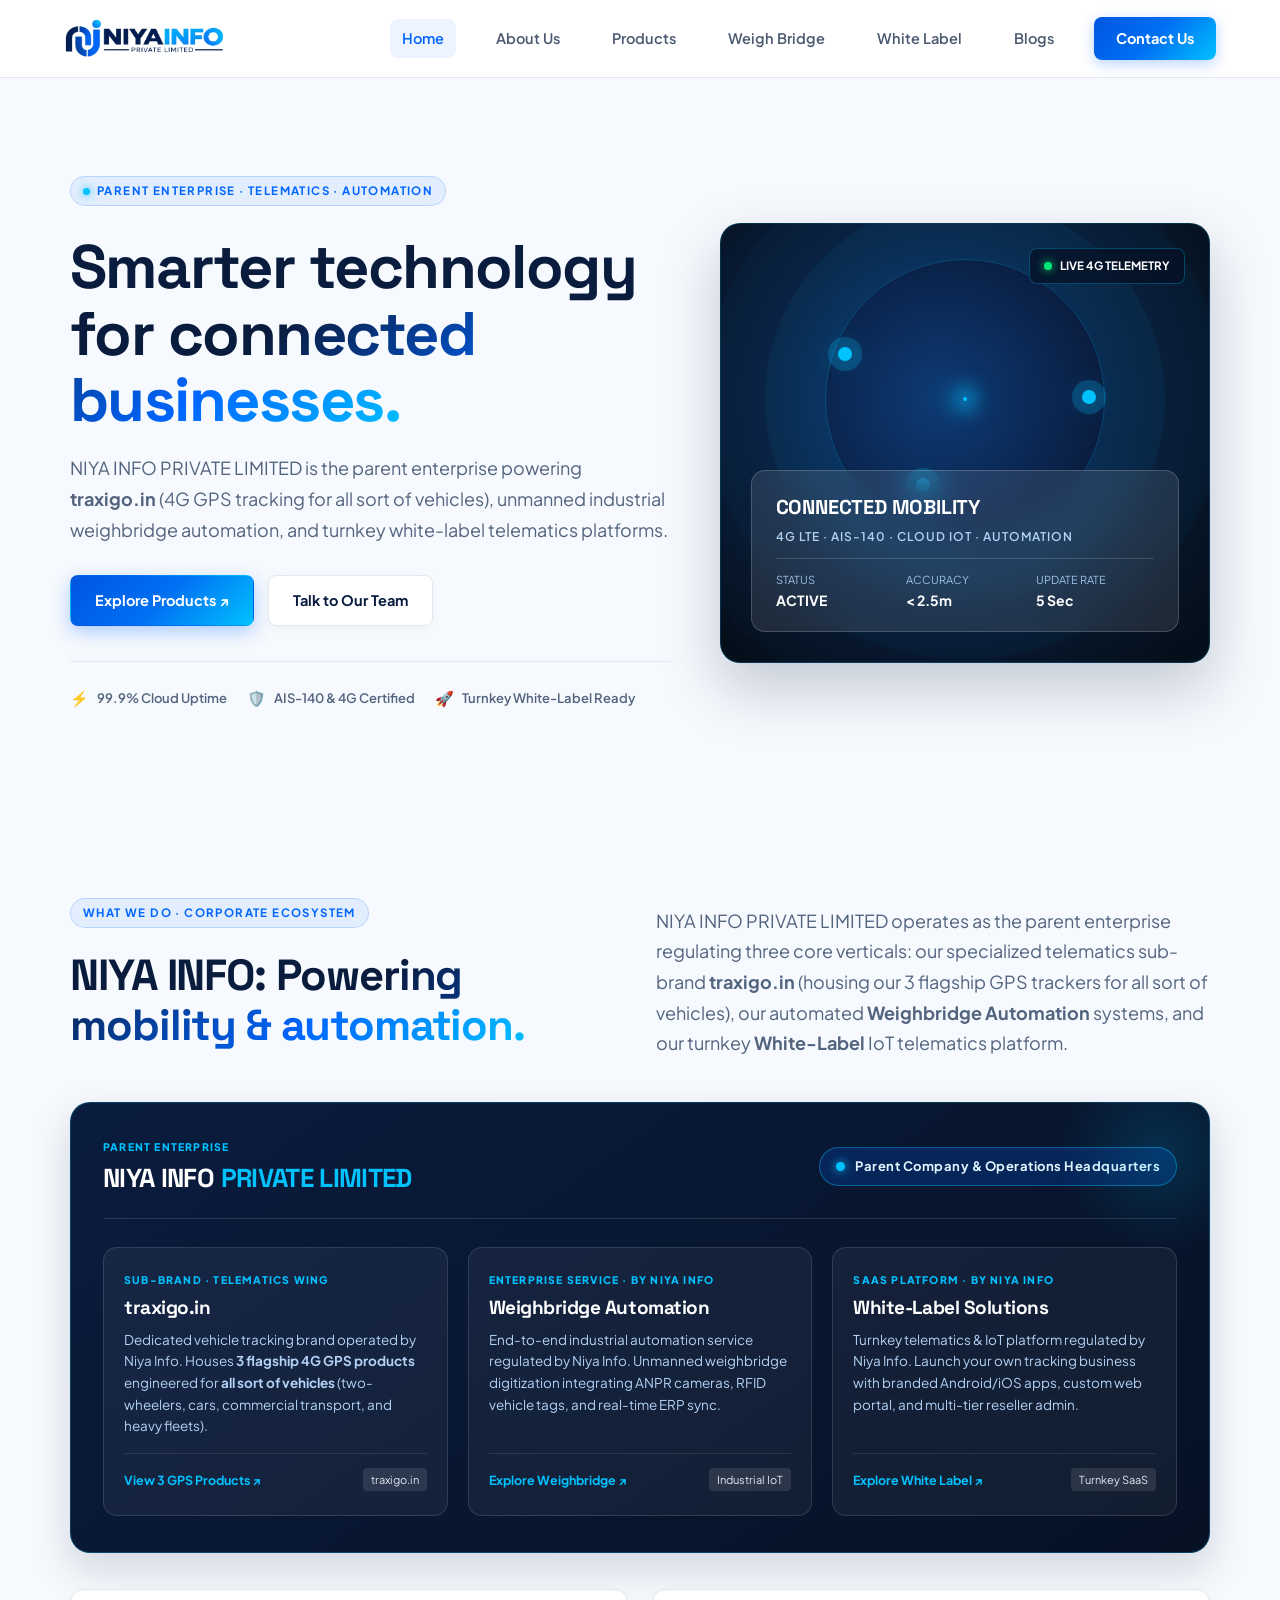
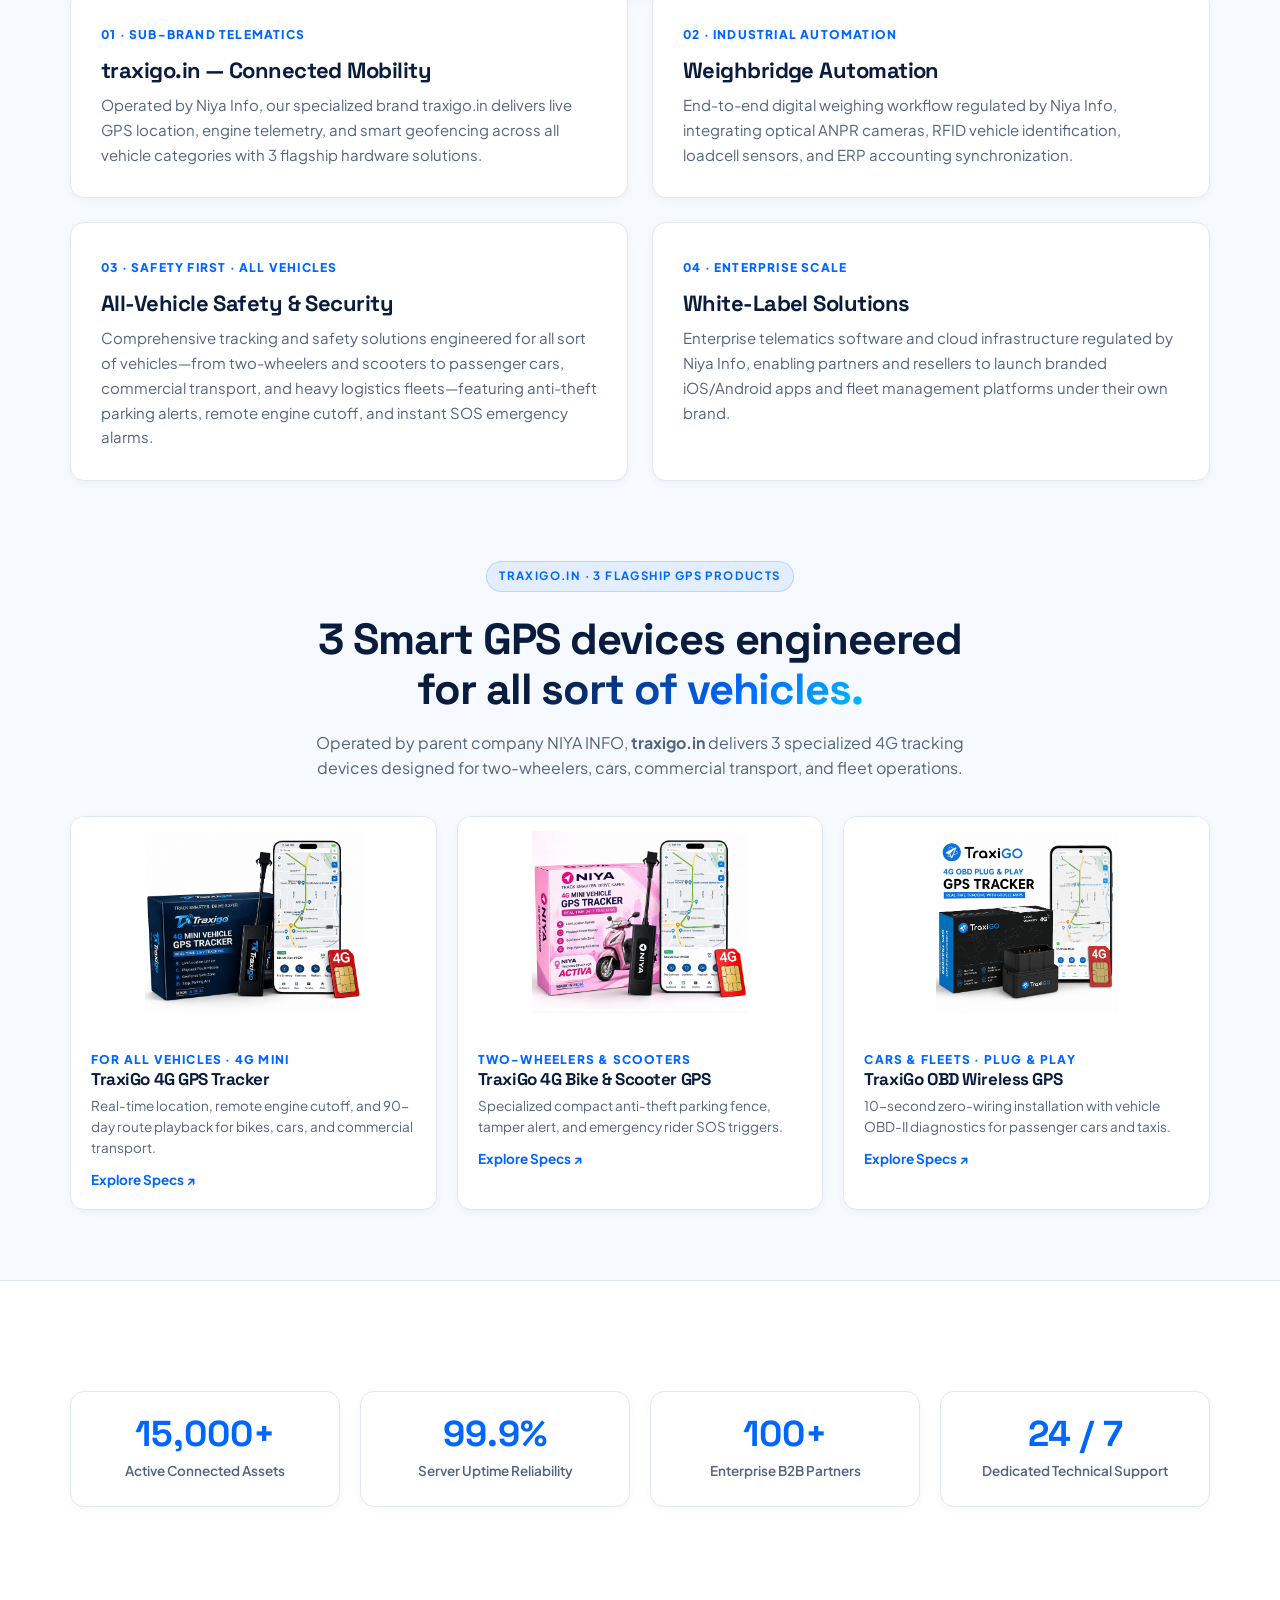
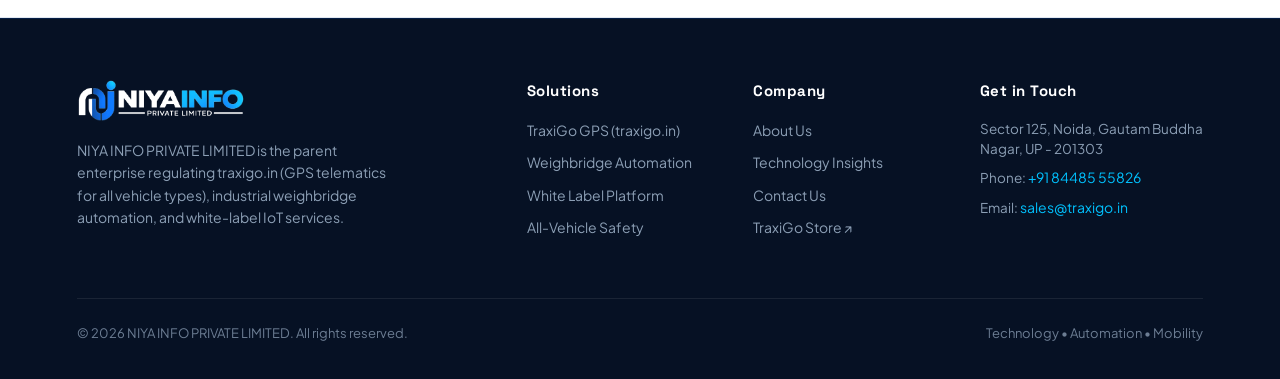
==== commit 58bd9fd0: "Update corporate hierarchy, traxigo.in telematics division, and all vehicles safety" ====
--- a/index.html
+++ b/index.html
@@ -3,7 +3,7 @@
 <head>
   <meta charset="utf-8">
   <meta name="viewport" content="width=device-width, initial-scale=1">
-  <meta name="description" content="NIYA INFO PRIVATE LIMITED — Enterprise technology, GPS tracking, vehicle safety, weighbridge automation, and white-label IoT solutions.">
+  <meta name="description" content="NIYA INFO PRIVATE LIMITED — Parent enterprise for traxigo.in (4G GPS tracking for all sort of vehicles), weighbridge automation, and white-label IoT solutions.">
   <meta name="theme-color" content="#0A1C3E">
   
   <meta property="og:type" content="website">
@@ -43,9 +43,9 @@
     <!-- Hero Section -->
     <section class="hero container">
       <div>
-        <span class="eyebrow"><span class="eyebrow-dot"></span> CONNECTED MOBILITY · AUTOMATION · IOT</span>
+        <span class="eyebrow"><span class="eyebrow-dot"></span> PARENT ENTERPRISE · TELEMATICS · AUTOMATION</span>
         <h1>Smarter technology for <em>connected businesses.</em></h1>
-        <p>NIYA INFO PRIVATE LIMITED delivers enterprise-grade 4G GPS tracking, scooter safety telematics, automated industrial weighbridges, and scalable white-label IoT platforms.</p>
+        <p>NIYA INFO PRIVATE LIMITED is the parent enterprise powering <strong>traxigo.in</strong> (4G GPS tracking for all sort of vehicles), unmanned industrial weighbridge automation, and turnkey white-label telematics platforms.</p>
         
         <div class="actions">
           <a class="btn primary" href="products.html">Explore Products ↗</a>
@@ -76,49 +76,105 @@
       </div>
     </section>
 
-    <!-- Capabilities Section -->
+    <!-- Capabilities Section (What We Do) -->
     <section class="section container">
       <div class="grid2">
         <div>
-          <span class="eyebrow">WHAT WE DO</span>
-          <h2>Technology that solves <em>real business challenges.</em></h2>
-        </div>
-        <p class="lead">From vehicle tracking and personal two-wheeler safety to commercial fleet visibility and weighbridge automation, NIYA INFO connects hardware, software, and operational workflows into a seamless ecosystem.</p>
-      </div>
-
-      <div class="cards" style="margin-top: 40px;">
-        <div class="card">
-          <span class="num">01 · TELEMATICS</span>
-          <h3>Connected Mobility & GPS</h3>
-          <p>Real-time location, live engine telemetry, geofence breaches, and playback history for personal two-wheelers, cars, and commercial transport fleets.</p>
-        </div>
-
-        <div class="card">
-          <span class="num">02 · AUTOMATION</span>
+          <span class="eyebrow">WHAT WE DO · CORPORATE ECOSYSTEM</span>
+          <h2>NIYA INFO: <em>Powering mobility & automation.</em></h2>
+        </div>
+        <p class="lead">NIYA INFO PRIVATE LIMITED operates as the parent enterprise regulating three core verticals: our specialized telematics sub-brand <strong>traxigo.in</strong> (housing our 3 flagship GPS trackers for all sort of vehicles), our automated <strong>Weighbridge Automation</strong> systems, and our turnkey <strong>White-Label</strong> IoT telematics platform.</p>
+      </div>
+
+      <!-- Corporate Architecture & Operational Structure -->
+      <div class="ecosystem-container">
+        <div class="ecosystem-header">
+          <div>
+            <span class="ecosystem-card-tag">PARENT ENTERPRISE</span>
+            <h3 class="ecosystem-title">NIYA INFO <em>PRIVATE LIMITED</em></h3>
+          </div>
+          <div class="ecosystem-parent-badge">
+            <span class="pulse-ring"></span>
+            Parent Company & Operations Headquarters
+          </div>
+        </div>
+
+        <div class="ecosystem-grid">
+          <!-- Pillar 1: TraxiGo (Sub-Brand) -->
+          <div class="ecosystem-card">
+            <div>
+              <span class="ecosystem-card-tag">SUB-BRAND · TELEMATICS WING</span>
+              <h4>traxigo.in</h4>
+              <p>Dedicated vehicle tracking brand operated by Niya Info. Houses <strong>3 flagship 4G GPS products</strong> engineered for <strong>all sort of vehicles</strong> (two-wheelers, cars, commercial transport, and heavy fleets).</p>
+            </div>
+            <div class="ecosystem-card-footer">
+              <a href="products.html" class="ecosystem-card-link">View 3 GPS Products ↗</a>
+              <span class="ecosystem-badge-mini">traxigo.in</span>
+            </div>
+          </div>
+
+          <!-- Pillar 2: Weighbridge Automation -->
+          <div class="ecosystem-card">
+            <div>
+              <span class="ecosystem-card-tag">ENTERPRISE SERVICE · BY NIYA INFO</span>
+              <h4>Weighbridge Automation</h4>
+              <p>End-to-end industrial automation service regulated by Niya Info. Unmanned weighbridge digitization integrating ANPR cameras, RFID vehicle tags, and real-time ERP sync.</p>
+            </div>
+            <div class="ecosystem-card-footer">
+              <a href="weighbridge.html" class="ecosystem-card-link">Explore Weighbridge ↗</a>
+              <span class="ecosystem-badge-mini">Industrial IoT</span>
+            </div>
+          </div>
+
+          <!-- Pillar 3: White-Label Solutions -->
+          <div class="ecosystem-card">
+            <div>
+              <span class="ecosystem-card-tag">SAAS PLATFORM · BY NIYA INFO</span>
+              <h4>White-Label Solutions</h4>
+              <p>Turnkey telematics & IoT platform regulated by Niya Info. Launch your own tracking business with branded Android/iOS apps, custom web portal, and multi-tier reseller admin.</p>
+            </div>
+            <div class="ecosystem-card-footer">
+              <a href="whitelabel.html" class="ecosystem-card-link">Explore White Label ↗</a>
+              <span class="ecosystem-badge-mini">Turnkey SaaS</span>
+            </div>
+          </div>
+        </div>
+      </div>
+
+      <!-- Core Capabilities Cards -->
+      <div class="cards" style="margin-top: 36px;">
+        <div class="card">
+          <span class="num">01 · SUB-BRAND TELEMATICS</span>
+          <h3>traxigo.in — Connected Mobility</h3>
+          <p>Operated by Niya Info, our specialized brand traxigo.in delivers live GPS location, engine telemetry, and smart geofencing across all vehicle categories with 3 flagship hardware solutions.</p>
+        </div>
+
+        <div class="card">
+          <span class="num">02 · INDUSTRIAL AUTOMATION</span>
           <h3>Weighbridge Automation</h3>
-          <p>End-to-end digital weighing workflow integrating optical ANPR cameras, RFID vehicle identification, loadcell sensors, and ERP accounting synchronization.</p>
-        </div>
-
-        <div class="card">
-          <span class="num">03 · SAFETY FIRST</span>
-          <h3>Two-Wheeler & Activa Safety</h3>
-          <p>Specialized tracking solutions engineered for scooters and personal mobility featuring anti-theft parking alarms, remote engine cutoff, and SOS emergency alerts.</p>
-        </div>
-
-        <div class="card">
-          <span class="num">04 · SCALE</span>
+          <p>End-to-end digital weighing workflow regulated by Niya Info, integrating optical ANPR cameras, RFID vehicle identification, loadcell sensors, and ERP accounting synchronization.</p>
+        </div>
+
+        <div class="card">
+          <span class="num">03 · SAFETY FIRST · ALL VEHICLES</span>
+          <h3>All-Vehicle Safety & Security</h3>
+          <p>Comprehensive tracking and safety solutions engineered for all sort of vehicles—from two-wheelers and scooters to passenger cars, commercial transport, and heavy logistics fleets—featuring anti-theft parking alerts, remote engine cutoff, and instant SOS emergency alarms.</p>
+        </div>
+
+        <div class="card">
+          <span class="num">04 · ENTERPRISE SCALE</span>
           <h3>White-Label Solutions</h3>
-          <p>Launch your telematics business under your own brand with custom iOS/Android apps, private cloud servers, and comprehensive reseller management tools.</p>
-        </div>
-      </div>
-    </section>
-
-    <!-- Featured Telematics Hardware -->
+          <p>Enterprise telematics software and cloud infrastructure regulated by Niya Info, enabling partners and resellers to launch branded iOS/Android apps and fleet management platforms under their own brand.</p>
+        </div>
+      </div>
+    </section>
+
+    <!-- Featured Telematics Hardware (TraxiGo 3 GPS Products) -->
     <section class="section container" style="padding-top: 10px;">
-      <div style="text-align: center; max-width: 650px; margin: 0 auto 35px;">
-        <span class="eyebrow">FLAGSHIP HARDWARE</span>
-        <h2>Smart devices engineered for <em>daily performance.</em></h2>
-        <p style="color: var(--text-muted); font-size: 16px;">Next-generation 4G vehicle tracking hardware with intelligent sleep circuitry, tamper alerts, and live smartphone connectivity.</p>
+      <div style="text-align: center; max-width: 680px; margin: 0 auto 35px;">
+        <span class="eyebrow">TRAXIGO.IN · 3 FLAGSHIP GPS PRODUCTS</span>
+        <h2>3 Smart GPS devices engineered for <em>all sort of vehicles.</em></h2>
+        <p style="color: var(--text-muted); font-size: 16px;">Operated by parent company NIYA INFO, <strong>traxigo.in</strong> delivers 3 specialized 4G tracking devices designed for two-wheelers, cars, commercial transport, and fleet operations.</p>
       </div>
 
       <div class="usecase-grid">
@@ -127,9 +183,9 @@
             <img src="assets/products/product.jpg" alt="TraxiGo 4G GPS Tracker" style="object-fit: contain;">
           </div>
           <div class="usecase-content">
-            <span class="num">4G MINI SERIES</span>
+            <span class="num">FOR ALL VEHICLES · 4G MINI</span>
             <h4>TraxiGo 4G GPS Tracker</h4>
-            <p>Real-time location, remote engine cutoff, and 90-day route playback.</p>
+            <p>Real-time location, remote engine cutoff, and 90-day route playback for bikes, cars, and commercial transport.</p>
             <a href="products.html#4g-tracker" class="read-link" style="margin-top: 10px; display: inline-flex; align-items: center; gap: 5px; color: var(--brand-blue); font-weight: 700; font-size: 13.5px;">Explore Specs ↗</a>
           </div>
         </div>
@@ -139,9 +195,9 @@
             <img src="assets/products/activa-traxigo-tracker.jpg" alt="Activa 4G GPS Tracker by NIYA" style="object-fit: contain;">
           </div>
           <div class="usecase-content">
-            <span class="num">WOMEN'S SAFETY</span>
-            <h4>Activa 4G Scooter GPS</h4>
-            <p>Two-wheeler anti-theft parking fence and emergency rider SOS triggers.</p>
+            <span class="num">TWO-WHEELERS & SCOOTERS</span>
+            <h4>TraxiGo 4G Bike & Scooter GPS</h4>
+            <p>Specialized compact anti-theft parking fence, tamper alert, and emergency rider SOS triggers.</p>
             <a href="products.html#activa" class="read-link" style="margin-top: 10px; display: inline-flex; align-items: center; gap: 5px; color: var(--brand-blue); font-weight: 700; font-size: 13.5px;">Explore Specs ↗</a>
           </div>
         </div>
@@ -151,9 +207,9 @@
             <img src="assets/products/obd-wireless-gps.jpg" alt="OBD Wireless GPS Device" style="object-fit: contain;">
           </div>
           <div class="usecase-content">
-            <span class="num">PLUG & PLAY</span>
-            <h4>OBD Wireless GPS</h4>
-            <p>10-second plug-and-play installation with vehicle OBD-II diagnostics.</p>
+            <span class="num">CARS & FLEETS · PLUG & PLAY</span>
+            <h4>TraxiGo OBD Wireless GPS</h4>
+            <p>10-second zero-wiring installation with vehicle OBD-II diagnostics for passenger cars and taxis.</p>
             <a href="products.html#obd" class="read-link" style="margin-top: 10px; display: inline-flex; align-items: center; gap: 5px; color: var(--brand-blue); font-weight: 700; font-size: 13.5px;">Explore Specs ↗</a>
           </div>
         </div>
@@ -189,15 +245,15 @@
   <footer>
     <div class="footer-brand">
       <img src="assets/logo-white.png" alt="NIYA INFO PRIVATE LIMITED Logo" class="footer-logo" height="42">
-      <p class="footer-tagline">NIYA INFO PRIVATE LIMITED is an advanced technology company delivering smart GPS telematics, vehicle safety, weighbridge automation, and white-label IoT solutions.</p>
+      <p class="footer-tagline">NIYA INFO PRIVATE LIMITED is the parent enterprise regulating traxigo.in (GPS telematics for all vehicle types), industrial weighbridge automation, and white-label IoT services.</p>
     </div>
 
     <div>
       <b>Solutions</b>
-      <a href="products.html">GPS Trackers</a>
+      <a href="products.html">TraxiGo GPS (traxigo.in)</a>
       <a href="weighbridge.html">Weighbridge Automation</a>
       <a href="whitelabel.html">White Label Platform</a>
-      <a href="products.html#activa">Scooter Safety</a>
+      <a href="products.html">All-Vehicle Safety</a>
     </div>
 
     <div>
--- a/styles.css
+++ b/styles.css
@@ -1142,3 +1142,162 @@
     grid-template-columns: 1fr;
   }
 }
+
+/* ==========================================================================
+   Corporate Structure & Ecosystem Architecture Component
+   ========================================================================== */
+.ecosystem-container {
+  margin-top: 36px;
+  background: linear-gradient(145deg, #0A1C3E 0%, #061124 100%);
+  border-radius: var(--radius-lg);
+  padding: 36px 32px;
+  color: #FFFFFF;
+  border: 1px solid rgba(0, 194, 255, 0.25);
+  box-shadow: 0 16px 40px rgba(10, 28, 62, 0.16);
+  position: relative;
+  overflow: hidden;
+}
+
+.ecosystem-container::before {
+  content: '';
+  position: absolute;
+  top: -50px;
+  right: -50px;
+  width: 200px;
+  height: 200px;
+  border-radius: 50%;
+  background: radial-gradient(circle, rgba(0, 194, 255, 0.15) 0%, transparent 70%);
+  pointer-events: none;
+}
+
+.ecosystem-header {
+  display: flex;
+  justify-content: space-between;
+  align-items: center;
+  flex-wrap: wrap;
+  gap: 16px;
+  padding-bottom: 24px;
+  border-bottom: 1px solid rgba(255, 255, 255, 0.12);
+  margin-bottom: 28px;
+}
+
+.ecosystem-parent-badge {
+  display: inline-flex;
+  align-items: center;
+  gap: 10px;
+  background: rgba(0, 102, 255, 0.2);
+  border: 1px solid rgba(0, 194, 255, 0.4);
+  padding: 8px 16px;
+  border-radius: var(--radius-full);
+  font-size: 13px;
+  font-weight: 700;
+  color: #E0F5FE;
+  letter-spacing: 0.5px;
+}
+
+.ecosystem-parent-badge .pulse-ring {
+  width: 9px;
+  height: 9px;
+  border-radius: 50%;
+  background: var(--brand-cyan);
+  box-shadow: 0 0 10px var(--brand-cyan);
+}
+
+.ecosystem-title {
+  font-size: clamp(20px, 2.2vw, 26px);
+  color: #FFFFFF;
+  margin: 0;
+  font-family: 'Space Grotesk', sans-serif;
+}
+
+.ecosystem-title em {
+  font-style: normal;
+  color: var(--brand-cyan);
+}
+
+.ecosystem-grid {
+  display: grid;
+  grid-template-columns: repeat(3, 1fr);
+  gap: 20px;
+}
+
+.ecosystem-card {
+  background: rgba(255, 255, 255, 0.05);
+  border: 1px solid rgba(255, 255, 255, 0.12);
+  border-radius: var(--radius-md);
+  padding: 24px 20px;
+  display: flex;
+  flex-direction: column;
+  justify-content: space-between;
+  transition: var(--transition);
+}
+
+.ecosystem-card:hover {
+  background: rgba(255, 255, 255, 0.09);
+  border-color: rgba(0, 194, 255, 0.4);
+  transform: translateY(-3px);
+  box-shadow: 0 8px 24px rgba(0, 0, 0, 0.25);
+}
+
+.ecosystem-card-tag {
+  font-size: 10.5px;
+  font-weight: 800;
+  letter-spacing: 1.2px;
+  text-transform: uppercase;
+  color: var(--brand-cyan);
+  margin-bottom: 8px;
+  display: block;
+}
+
+.ecosystem-card h4 {
+  color: #FFFFFF;
+  font-size: 19px;
+  margin-bottom: 10px;
+  font-family: 'Space Grotesk', sans-serif;
+}
+
+.ecosystem-card p {
+  font-size: 13.5px;
+  line-height: 1.6;
+  color: #B2D1F5;
+  margin-bottom: 16px;
+  flex-grow: 1;
+}
+
+.ecosystem-card-footer {
+  display: flex;
+  align-items: center;
+  justify-content: space-between;
+  padding-top: 14px;
+  border-top: 1px solid rgba(255, 255, 255, 0.1);
+  font-size: 12.5px;
+}
+
+.ecosystem-card-link {
+  color: var(--brand-cyan);
+  font-weight: 700;
+  display: inline-flex;
+  align-items: center;
+  gap: 4px;
+  transition: var(--transition);
+}
+
+.ecosystem-card-link:hover {
+  color: #FFFFFF;
+  transform: translateX(2px);
+}
+
+.ecosystem-badge-mini {
+  background: rgba(255, 255, 255, 0.1);
+  padding: 3px 8px;
+  border-radius: 4px;
+  font-size: 11px;
+  color: #E2E8F0;
+}
+
+@media (max-width: 900px) {
+  .ecosystem-grid {
+    grid-template-columns: 1fr;
+  }
+}
+
